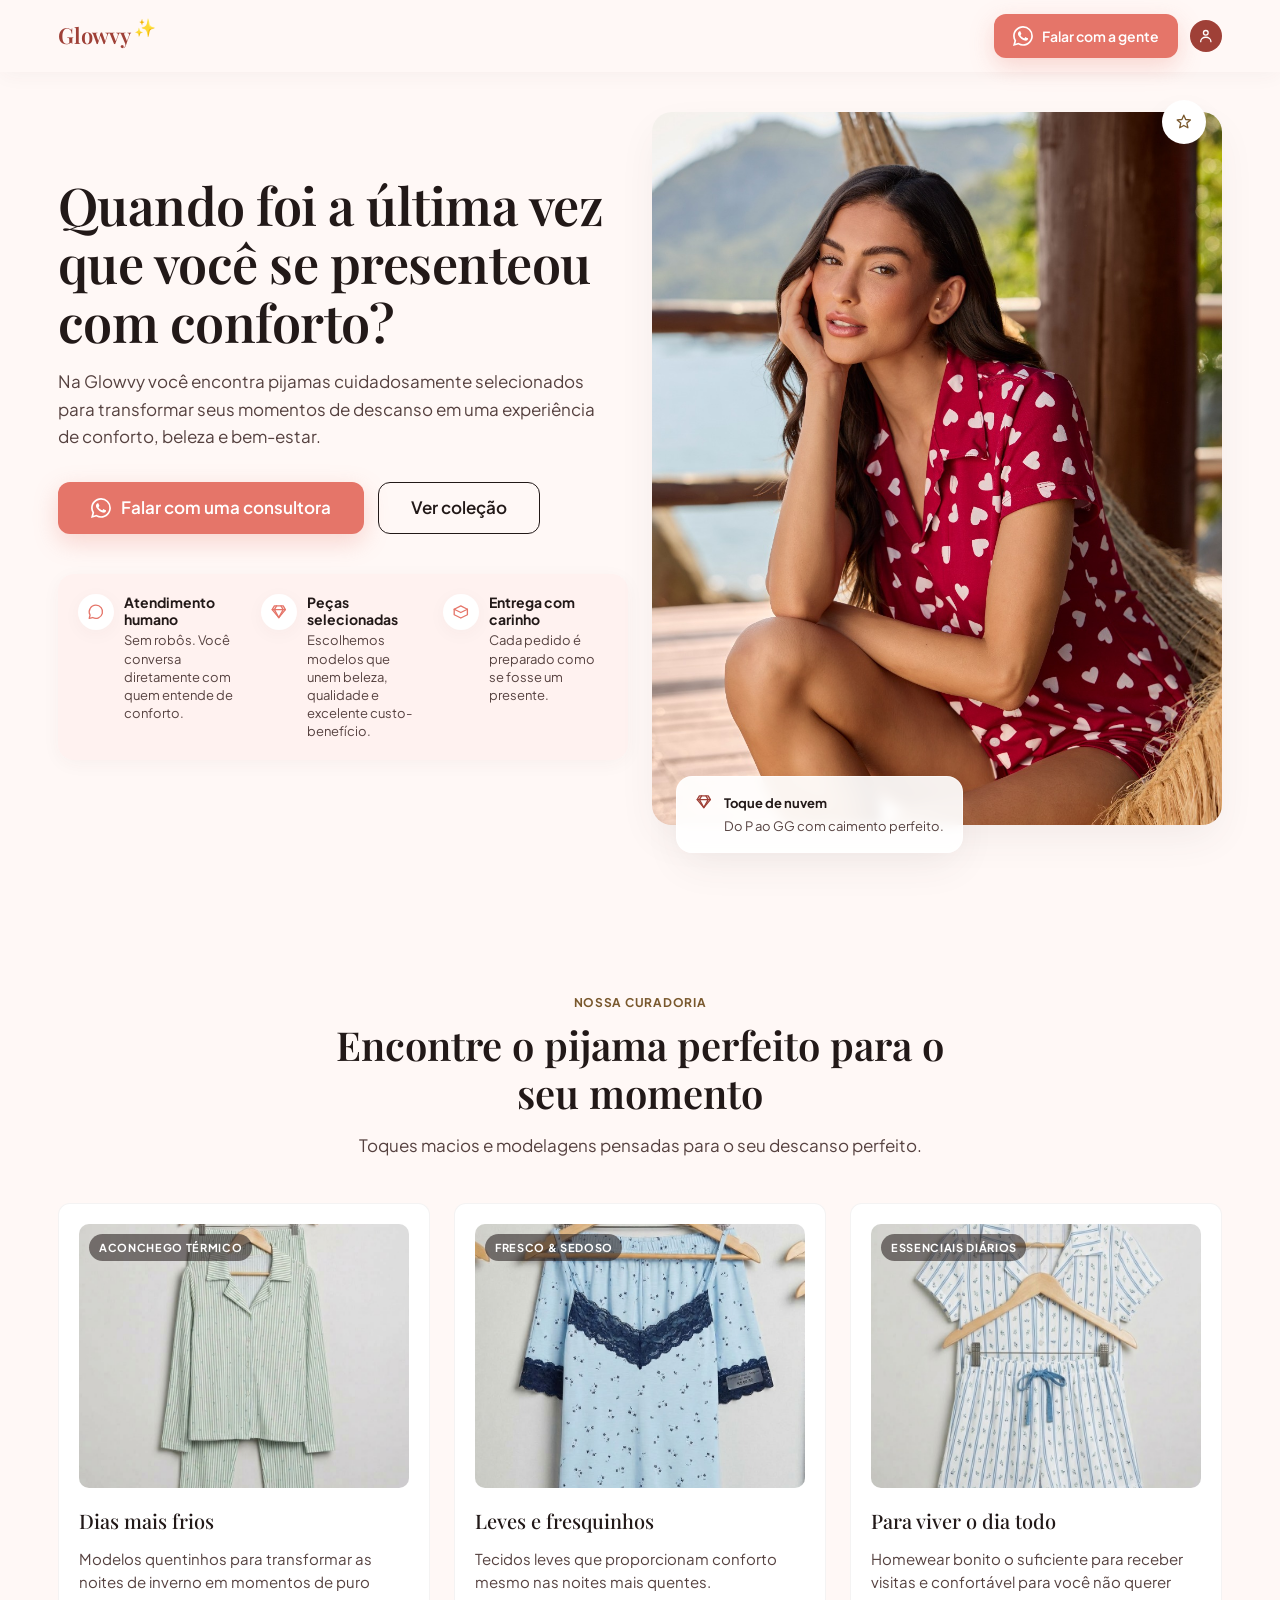
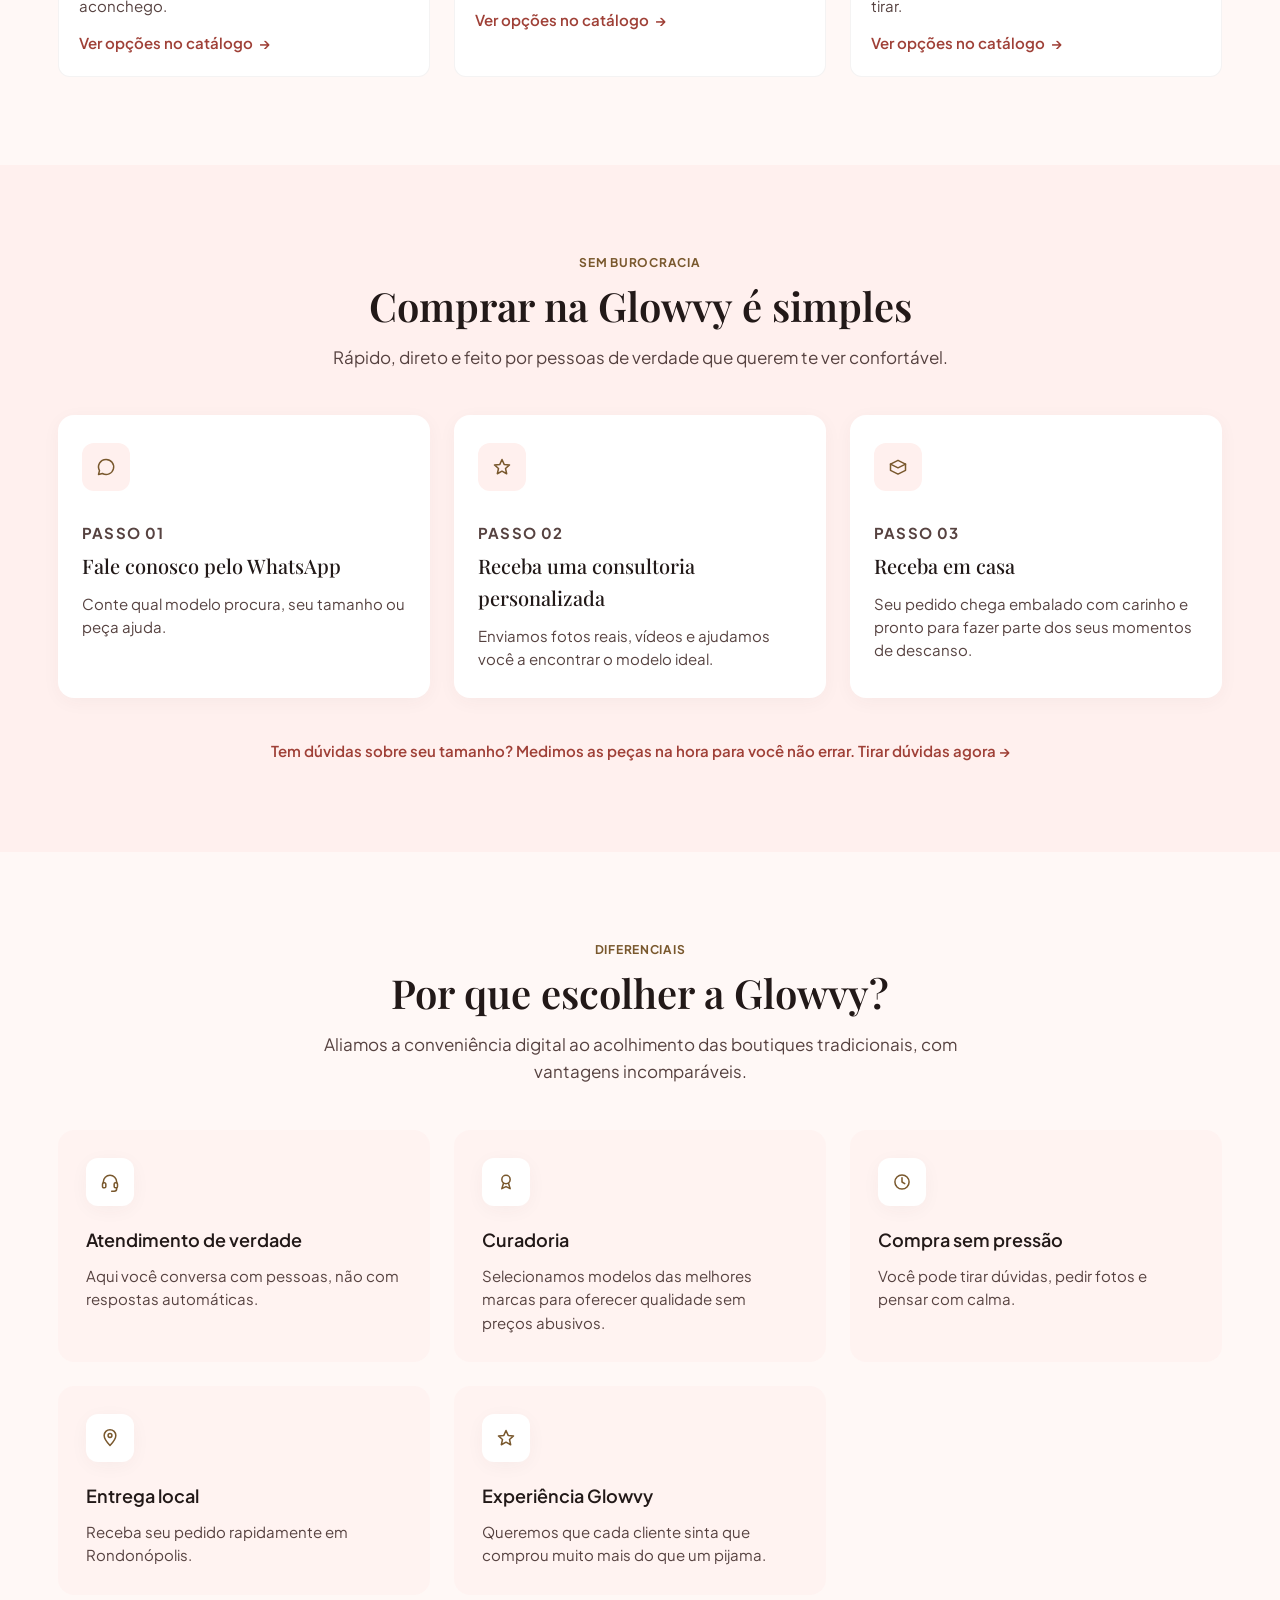
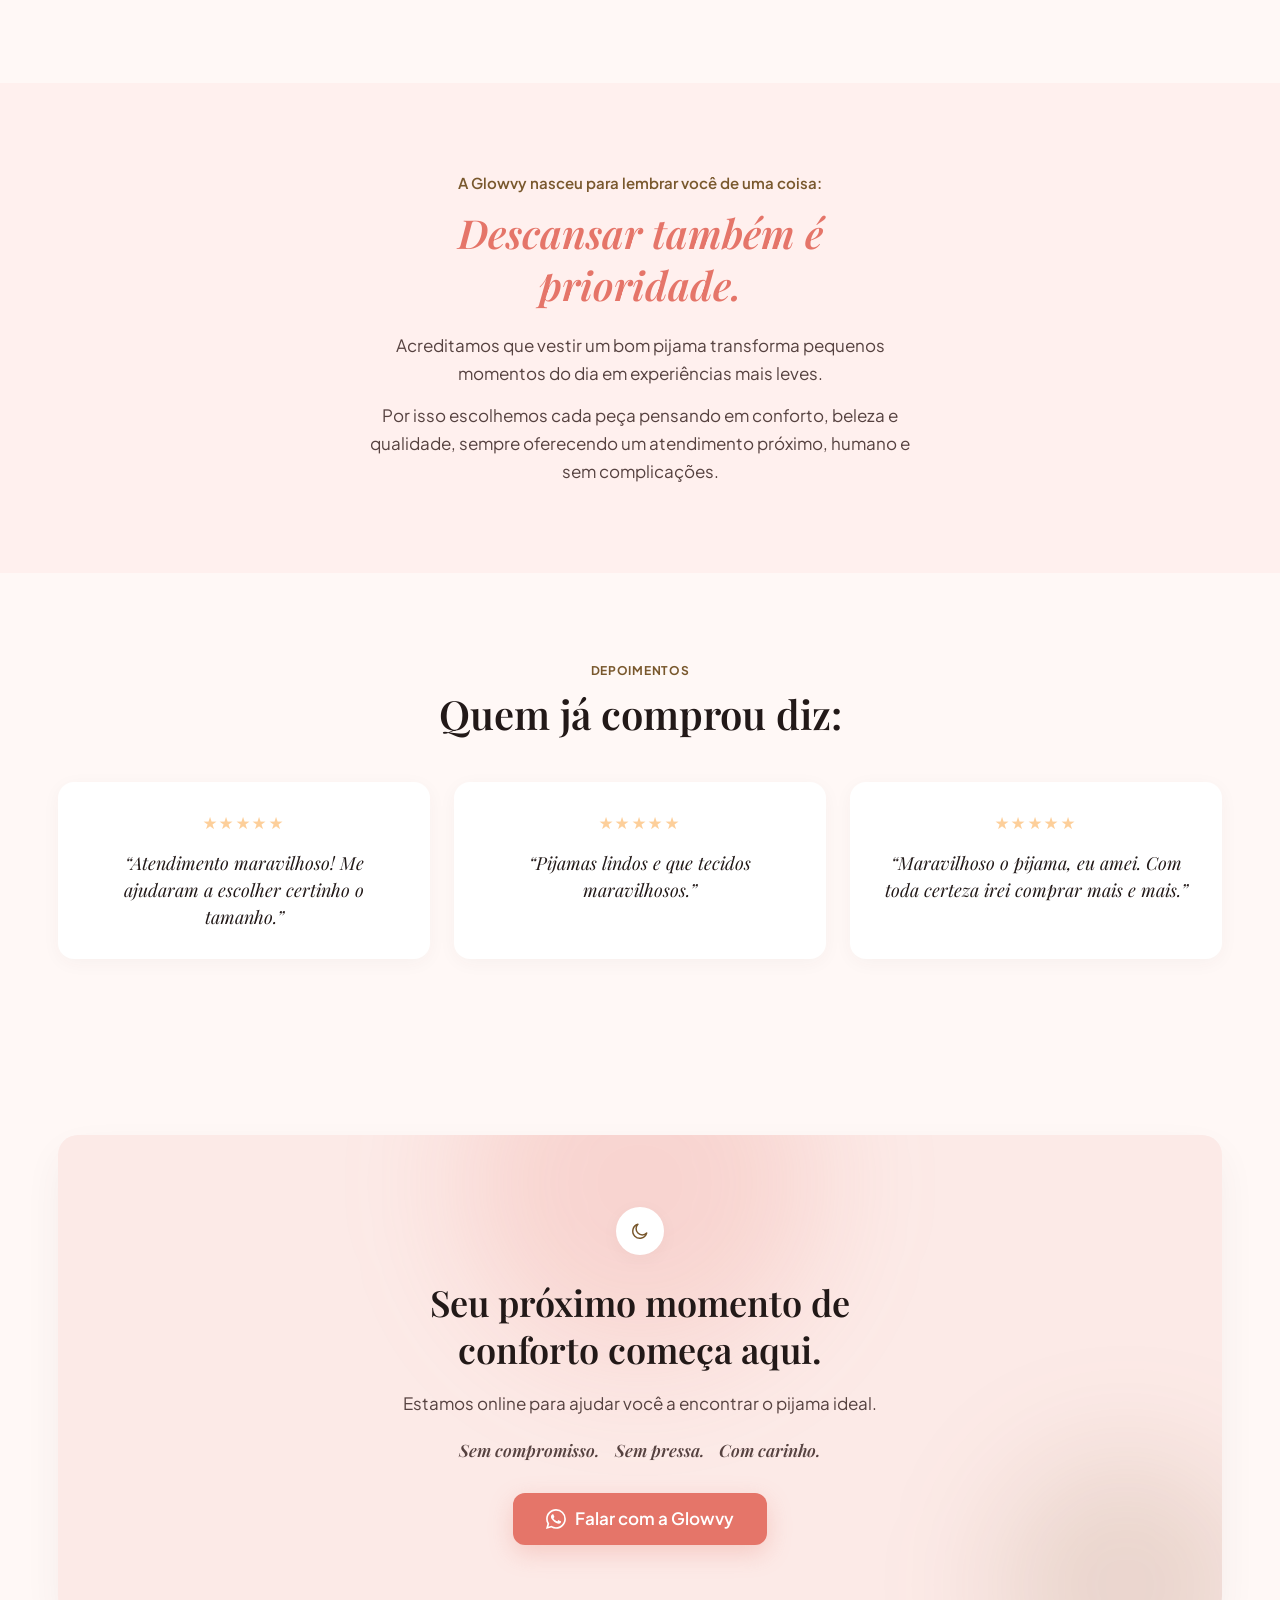
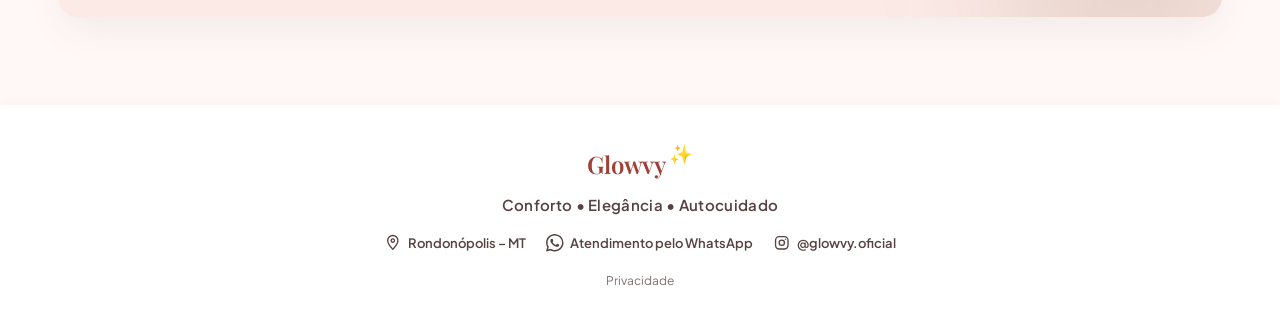
==== index.html @ 196236ff "Rename Index.html to index.html" ====
<!DOCTYPE html>
<html lang="pt-BR">
<head>
<meta charset="UTF-8">
<meta name="viewport" content="width=device-width, initial-scale=1.0">
<title>Glowvy — Pijamas que transformam seu momento de descanso</title>
<meta name="description" content="Pijamas cuidadosamente selecionados, com atendimento humano direto no WhatsApp. Conforto, beleza e bem-estar em cada peça.">
<meta name="theme-color" content="#fff8f6">
<meta name="facebook-domain-verification" content="mq9f7ckbl71jq4opf242ta48znnluz" />

<!-- Open Graph -->
<meta property="og:type" content="website">
<meta property="og:title" content="Glowvy — Pijamas que transformam seu momento de descanso">
<meta property="og:description" content="Pijamas cuidadosamente selecionados, com atendimento humano direto no WhatsApp. Conforto, beleza e bem-estar em cada peça.">

<!-- Performance: preconnect to third-party origins used on this page -->
<link rel="preconnect" href="https://fonts.googleapis.com">
<link rel="preconnect" href="https://fonts.gstatic.com" crossorigin>

<!-- Fonts: apenas os pesos usados, com swap para não bloquear a renderização -->
<link rel="stylesheet" href="https://fonts.googleapis.com/css2?family=Playfair+Display:ital,wght@0,500;0,600;1,600&family=Plus+Jakarta+Sans:wght@400;500;600;700&display=swap">

<link rel="stylesheet" href="styles.css">
</head>
<body>

<a class="skip-link" href="#conteudo">Pular para o conteúdo</a>

<header class="site-header">
  <div class="wrap header-inner">
    <a href="#topo" class="logo">Glowvy<span class="logo-star" aria-hidden="true">✨</span></a>
    <div class="header-actions">
      <a class="btn btn-primary btn-sm" data-whatsapp data-wa-text="Olá! Vim pelo site e quero saber mais sobre as peças." href="#" target="_blank" rel="noopener">
        <svg class="icon icon-whatsapp" viewBox="0 0 16 16" aria-hidden="true"><path d="M13.601 2.326A7.854 7.854 0 0 0 7.994 0C3.627 0 .068 3.558.064 7.926c0 1.399.366 2.76 1.057 3.965L0 16l4.204-1.102a7.933 7.933 0 0 0 3.79.965h.004c4.368 0 7.926-3.558 7.93-7.93A7.9 7.9 0 0 0 13.6 2.326zM7.994 14.521a6.573 6.573 0 0 1-3.356-.92l-.24-.144-2.494.654.666-2.433-.156-.251a6.56 6.56 0 0 1-1.007-3.505c0-3.626 2.957-6.584 6.591-6.584a6.56 6.56 0 0 1 4.66 1.931 6.56 6.56 0 0 1 1.928 4.66c-.004 3.639-2.961 6.592-6.592 6.592zm3.615-4.934c-.197-.099-1.17-.578-1.353-.646-.182-.065-.315-.099-.445.099-.133.197-.513.646-.627.775-.114.133-.232.148-.43.05-.197-.1-.836-.308-1.592-.985-.59-.525-.985-1.175-1.103-1.372-.114-.198-.011-.304.088-.403.087-.088.197-.232.296-.346.1-.114.133-.198.198-.33.065-.134.034-.248-.015-.347-.05-.099-.445-1.076-.612-1.47-.16-.389-.323-.335-.445-.34-.114-.007-.247-.007-.38-.007a.729.729 0 0 0-.529.247c-.182.198-.691.677-.691 1.654 0 .977.71 1.916.81 2.049.098.133 1.394 2.132 3.383 2.992.47.205.84.326 1.129.418.475.152.904.129 1.246.08.38-.058 1.171-.48 1.337-.943.164-.464.164-.86.114-.943-.049-.084-.182-.133-.38-.232z"/></svg>
        <span>Falar com a gente</span>
      </a>
      <span class="avatar" aria-hidden="true">
        <svg class="icon icon-sm" viewBox="0 0 24 24"><circle cx="12" cy="8" r="3.2"/><path d="M5 20c0-3.5 3-6 7-6s7 2.5 7 6"/></svg>
      </span>
    </div>
  </div>
</header>

<main id="conteudo">

  <!-- HERO -->
  <section class="hero" id="topo">
    <div class="wrap hero-grid">
      <div class="hero-copy">
        <h1 class="hero-title">Quando foi a última vez que você se presenteou com conforto?</h1>
        <p class="hero-sub">Na Glowvy você encontra pijamas cuidadosamente selecionados para transformar seus momentos de descanso em uma experiência de conforto, beleza e bem-estar.</p>

        <div class="hero-actions">
          <a class="btn btn-primary btn-lg" data-whatsapp data-wa-text="Olá! Quero falar com uma consultora da Glowvy." href="#" target="_blank" rel="noopener">
            <svg class="icon icon-whatsapp" viewBox="0 0 16 16" aria-hidden="true"><path d="M13.601 2.326A7.854 7.854 0 0 0 7.994 0C3.627 0 .068 3.558.064 7.926c0 1.399.366 2.76 1.057 3.965L0 16l4.204-1.102a7.933 7.933 0 0 0 3.79.965h.004c4.368 0 7.926-3.558 7.93-7.93A7.9 7.9 0 0 0 13.6 2.326zM7.994 14.521a6.573 6.573 0 0 1-3.356-.92l-.24-.144-2.494.654.666-2.433-.156-.251a6.56 6.56 0 0 1-1.007-3.505c0-3.626 2.957-6.584 6.591-6.584a6.56 6.56 0 0 1 4.66 1.931 6.56 6.56 0 0 1 1.928 4.66c-.004 3.639-2.961 6.592-6.592 6.592zm3.615-4.934c-.197-.099-1.17-.578-1.353-.646-.182-.065-.315-.099-.445.099-.133.197-.513.646-.627.775-.114.133-.232.148-.43.05-.197-.1-.836-.308-1.592-.985-.59-.525-.985-1.175-1.103-1.372-.114-.198-.011-.304.088-.403.087-.088.197-.232.296-.346.1-.114.133-.198.198-.33.065-.134.034-.248-.015-.347-.05-.099-.445-1.076-.612-1.47-.16-.389-.323-.335-.445-.34-.114-.007-.247-.007-.38-.007a.729.729 0 0 0-.529.247c-.182.198-.691.677-.691 1.654 0 .977.71 1.916.81 2.049.098.133 1.394 2.132 3.383 2.992.47.205.84.326 1.129.418.475.152.904.129 1.246.08.38-.058 1.171-.48 1.337-.943.164-.464.164-.86.114-.943-.049-.084-.182-.133-.38-.232z"/></svg>
            <span>Falar com uma consultora</span>
          </a>
          <a class="btn btn-secondary btn-lg" href="#colecoes">
            <span>Ver coleção</span>
          </a>
        </div>

        <ul class="hero-diffs">
          <li>
            <span class="hero-diff-icon">
              <svg class="icon icon-sm" viewBox="0 0 24 24" aria-hidden="true"><path d="M12 3a9 9 0 0 0-7.8 13.4L3 21l4.7-1.2A9 9 0 1 0 12 3Z"/></svg>
            </span>
            <span>
              <strong>Atendimento humano</strong>
              Sem robôs. Você conversa diretamente com quem entende de conforto.
            </span>
          </li>
          <li>
            <span class="hero-diff-icon">
              <svg class="icon icon-sm" viewBox="0 0 24 24" aria-hidden="true"><path d="M6 4h12l3 5-9 11L3 9Z"/><path d="M3 9h18M9 4l-3 5 6 11 6-11-3-5"/></svg>
            </span>
            <span>
              <strong>Peças selecionadas</strong>
              Escolhemos modelos que unem beleza, qualidade e excelente custo-benefício.
            </span>
          </li>
          <li>
            <span class="hero-diff-icon">
              <svg class="icon icon-sm" viewBox="0 0 24 24" aria-hidden="true"><path d="M3 8.5 12 4l9 4.5-9 4.5-9-4.5Z"/><path d="M3 8.5V16l9 4.5 9-4.5V8.5"/></svg>
            </span>
            <span>
              <strong>Entrega com carinho</strong>
              Cada pedido é preparado como se fosse um presente.
            </span>
          </li>
        </ul>
      </div>

      <div class="hero-media">
        <img
          src="assets/Hero.jpeg"
          alt="Mulher usando pijama Glowvy em um ambiente aconchegante e luminoso"
          width="900" height="1125"
          fetchpriority="high" decoding="async">
        <span class="hero-star" aria-hidden="true">
          <svg class="icon icon-sm" viewBox="0 0 24 24"><path d="m12 3 2.6 5.9 6.4.6-4.8 4.3 1.4 6.3L12 17l-5.6 3.1 1.4-6.3L3 9.5l6.4-.6Z"/></svg>
        </span>
        <div class="hero-badge">
          <svg class="icon icon-sm" viewBox="0 0 24 24" aria-hidden="true"><path d="M6 4h12l3 5-9 11L3 9Z"/><path d="M3 9h18M9 4l-3 5 6 11 6-11-3-5"/></svg>
          <div>
            <p class="hero-badge-title">Toque de nuvem</p>
            <p class="hero-badge-text">Do P ao GG com caimento perfeito.</p>
          </div>
        </div>
      </div>
    </div>
  </section>

  <!-- COLEÇÕES -->
  <section class="section" id="colecoes" aria-labelledby="colecoes-title">
    <div class="wrap">
      <div class="section-head">
        <p class="eyebrow">Nossa curadoria</p>
        <h2 id="colecoes-title">Encontre o pijama perfeito para o seu momento</h2>
        <p class="section-sub">Toques macios e modelagens pensadas para o seu descanso perfeito.</p>
      </div>

      <div class="card-grid">
        <article class="collection-card">
          <div class="collection-media">
            <img
              src="assets/card-1.jpeg"
              width="700" height="560" loading="lazy" decoding="async" alt="Pijama para os dias mais frios">
            <span class="tag">Aconchego térmico</span>
          </div>
          <h3>Dias mais frios</h3>
          <p>Modelos quentinhos para transformar as noites de inverno em momentos de puro aconchego.</p>
          <a class="text-link" href="https://wa.me/c/556692443890" target="_blank" rel="noopener">Ver opções no catálogo <span class="text-link-arrow" aria-hidden="true">→</span></a>
        </article>

        <article class="collection-card">
          <div class="collection-media">
            <img
              src="assets/card-2.jpeg"
              width="700" height="560" loading="lazy" decoding="async" alt="Pijama leve e fresquinho">
            <span class="tag">Fresco &amp; sedoso</span>
          </div>
          <h3>Leves e fresquinhos</h3>
          <p>Tecidos leves que proporcionam conforto mesmo nas noites mais quentes.</p>
          <a class="text-link" href="https://wa.me/c/556692443890" target="_blank" rel="noopener">Ver opções no catálogo <span class="text-link-arrow" aria-hidden="true">→</span></a>
        </article>

        <article class="collection-card">
          <div class="collection-media">
            <img
              src="assets/card-3.jpeg"
              width="700" height="560" loading="lazy" decoding="async" alt="Homewear Glowvy para o dia a dia">
            <span class="tag">Essenciais diários</span>
          </div>
          <h3>Para viver o dia todo</h3>
          <p>Homewear bonito o suficiente para receber visitas e confortável para você não querer tirar.</p>
          <a class="text-link" href="https://wa.me/c/556692443890" target="_blank" rel="noopener">Ver opções no catálogo <span class="text-link-arrow" aria-hidden="true">→</span></a>
        </article>
      </div>
    </div>
  </section>

  <!-- COMO FUNCIONA -->
  <section class="section section-tinted" aria-labelledby="como-funciona-title">
    <div class="wrap">
      <div class="section-head">
        <p class="eyebrow">Sem burocracia</p>
        <h2 id="como-funciona-title">Comprar na Glowvy é simples</h2>
        <p class="section-sub">Rápido, direto e feito por pessoas de verdade que querem te ver confortável.</p>
      </div>

      <ol class="steps-grid">
        <li class="step-card">
          <span class="step-icon">
            <svg class="icon" viewBox="0 0 24 24" aria-hidden="true"><path d="M12 3a9 9 0 0 0-7.8 13.4L3 21l4.7-1.2A9 9 0 1 0 12 3Z"/></svg>
          </span>
          <p class="step-label">Passo 01</p>
          <h3>Fale conosco pelo WhatsApp</h3>
          <p>Conte qual modelo procura, seu tamanho ou peça ajuda.</p>
        </li>
        <li class="step-card">
          <span class="step-icon">
            <svg class="icon" viewBox="0 0 24 24" aria-hidden="true"><path d="m12 3 2.6 5.9 6.4.6-4.8 4.3 1.4 6.3L12 17l-5.6 3.1 1.4-6.3L3 9.5l6.4-.6Z"/></svg>
          </span>
          <p class="step-label">Passo 02</p>
          <h3>Receba uma consultoria personalizada</h3>
          <p>Enviamos fotos reais, vídeos e ajudamos você a encontrar o modelo ideal.</p>
        </li>
        <li class="step-card">
          <span class="step-icon">
            <svg class="icon" viewBox="0 0 24 24" aria-hidden="true"><path d="M3 8.5 12 4l9 4.5-9 4.5-9-4.5Z"/><path d="M3 8.5V16l9 4.5 9-4.5V8.5"/></svg>
          </span>
          <p class="step-label">Passo 03</p>
          <h3>Receba em casa</h3>
          <p>Seu pedido chega embalado com carinho e pronto para fazer parte dos seus momentos de descanso.</p>
        </li>
      </ol>

      <p class="section-link">
        <a data-whatsapp data-wa-text="Tenho dúvidas sobre o meu tamanho, podem me ajudar?" href="#" target="_blank" rel="noopener">Tem dúvidas sobre seu tamanho? Medimos as peças na hora para você não errar. Tirar dúvidas agora <span aria-hidden="true">→</span></a>
      </p>
    </div>
  </section>

  <!-- DIFERENCIAIS -->
  <section class="section" aria-labelledby="diferenciais-title">
    <div class="wrap">
      <div class="section-head">
        <p class="eyebrow">Diferenciais</p>
        <h2 id="diferenciais-title">Por que escolher a Glowvy?</h2>
        <p class="section-sub">Aliamos a conveniência digital ao acolhimento das boutiques tradicionais, com vantagens incomparáveis.</p>
      </div>

      <div class="feature-grid">
        <div class="feature-card">
          <span class="feature-icon">
            <svg class="icon" viewBox="0 0 24 24" aria-hidden="true"><path d="M4 13v-1a8 8 0 0 1 16 0v1"/><rect x="3" y="13" width="4" height="6" rx="1.5"/><rect x="17" y="13" width="4" height="6" rx="1.5"/><path d="M20 19v1a3 3 0 0 1-3 3h-3"/></svg>
          </span>
          <h3>Atendimento de verdade</h3>
          <p>Aqui você conversa com pessoas, não com respostas automáticas.</p>
        </div>
        <div class="feature-card">
          <span class="feature-icon">
            <svg class="icon" viewBox="0 0 24 24" aria-hidden="true"><circle cx="12" cy="9" r="5"/><path d="m9 13.5-2 6.5 5-2.5 5 2.5-2-6.5"/></svg>
          </span>
          <h3>Curadoria</h3>
          <p>Selecionamos modelos das melhores marcas para oferecer qualidade sem preços abusivos.</p>
        </div>
        <div class="feature-card">
          <span class="feature-icon">
            <svg class="icon" viewBox="0 0 24 24" aria-hidden="true"><circle cx="12" cy="12" r="8.5"/><path d="M12 7v5l3.3 2"/></svg>
          </span>
          <h3>Compra sem pressão</h3>
          <p>Você pode tirar dúvidas, pedir fotos e pensar com calma.</p>
        </div>
        <div class="feature-card">
          <span class="feature-icon">
            <svg class="icon" viewBox="0 0 24 24" aria-hidden="true"><path d="M12 21s7-7.4 7-12a7 7 0 1 0-14 0c0 4.6 7 12 7 12Z"/><circle cx="12" cy="9" r="2.3"/></svg>
          </span>
          <h3>Entrega local</h3>
          <p>Receba seu pedido rapidamente em Rondonópolis.</p>
        </div>
        <div class="feature-card">
          <span class="feature-icon">
            <svg class="icon" viewBox="0 0 24 24" aria-hidden="true"><path d="m12 3 2.6 5.9 6.4.6-4.8 4.3 1.4 6.3L12 17l-5.6 3.1 1.4-6.3L3 9.5l6.4-.6Z"/></svg>
          </span>
          <h3>Experiência Glowvy</h3>
          <p>Queremos que cada cliente sinta que comprou muito mais do que um pijama.</p>
        </div>
      </div>
    </div>
  </section>

  <!-- SOBRE A GLOWVY -->
  <section class="section section-tinted about" aria-labelledby="sobre-title">
    <div class="wrap about-wrap">
      <p class="about-lead">A Glowvy nasceu para lembrar você de uma coisa:</p>
      <h2 id="sobre-title" class="about-statement">Descansar também é prioridade.</h2>
      <p class="about-text">Acreditamos que vestir um bom pijama transforma pequenos momentos do dia em experiências mais leves.</p>
      <p class="about-text">Por isso escolhemos cada peça pensando em conforto, beleza e qualidade, sempre oferecendo um atendimento próximo, humano e sem complicações.</p>
    </div>
  </section>

  <!-- DEPOIMENTOS -->
  <section class="section" aria-labelledby="depoimentos-title">
    <div class="wrap">
      <div class="section-head">
        <p class="eyebrow">Depoimentos</p>
        <h2 id="depoimentos-title">Quem já comprou diz:</h2>
      </div>

      <div class="testimonial-grid">
        <blockquote class="testimonial-card">
          <div class="stars" aria-hidden="true">★★★★★</div>
          <p>“Atendimento maravilhoso! Me ajudaram a escolher certinho o tamanho.”</p>
        </blockquote>
        <blockquote class="testimonial-card">
          <div class="stars" aria-hidden="true">★★★★★</div>
          <p>“Pijamas lindos e que tecidos maravilhosos.”</p>
        </blockquote>
        <blockquote class="testimonial-card">
          <div class="stars" aria-hidden="true">★★★★★</div>
          <p>“Maravilhoso o pijama, eu amei. Com toda certeza irei comprar mais e mais.”</p>
        </blockquote>
      </div>
    </div>
  </section>

  <!-- CTA FINAL -->
  <section class="section">
    <div class="wrap">
      <div class="final-cta">
        <span class="final-cta-icon">
          <svg class="icon" viewBox="0 0 24 24" aria-hidden="true"><path d="M20 14.5A8.5 8.5 0 1 1 9.5 4a6.5 6.5 0 0 0 10.5 10.5Z"/></svg>
        </span>
        <h2>Seu próximo momento de conforto começa aqui.</h2>
        <p>Estamos online para ajudar você a encontrar o pijama ideal.</p>
        <p class="final-cta-triplet">
          <span>Sem compromisso.</span>
          <span>Sem pressa.</span>
          <span>Com carinho.</span>
        </p>
        <a class="btn btn-primary btn-lg" data-whatsapp data-wa-text="Olá! Quero falar com a Glowvy." href="#" target="_blank" rel="noopener">
          <svg class="icon icon-whatsapp" viewBox="0 0 16 16" aria-hidden="true"><path d="M13.601 2.326A7.854 7.854 0 0 0 7.994 0C3.627 0 .068 3.558.064 7.926c0 1.399.366 2.76 1.057 3.965L0 16l4.204-1.102a7.933 7.933 0 0 0 3.79.965h.004c4.368 0 7.926-3.558 7.93-7.93A7.9 7.9 0 0 0 13.6 2.326zM7.994 14.521a6.573 6.573 0 0 1-3.356-.92l-.24-.144-2.494.654.666-2.433-.156-.251a6.56 6.56 0 0 1-1.007-3.505c0-3.626 2.957-6.584 6.591-6.584a6.56 6.56 0 0 1 4.66 1.931 6.56 6.56 0 0 1 1.928 4.66c-.004 3.639-2.961 6.592-6.592 6.592zm3.615-4.934c-.197-.099-1.17-.578-1.353-.646-.182-.065-.315-.099-.445.099-.133.197-.513.646-.627.775-.114.133-.232.148-.43.05-.197-.1-.836-.308-1.592-.985-.59-.525-.985-1.175-1.103-1.372-.114-.198-.011-.304.088-.403.087-.088.197-.232.296-.346.1-.114.133-.198.198-.33.065-.134.034-.248-.015-.347-.05-.099-.445-1.076-.612-1.47-.16-.389-.323-.335-.445-.34-.114-.007-.247-.007-.38-.007a.729.729 0 0 0-.529.247c-.182.198-.691.677-.691 1.654 0 .977.71 1.916.81 2.049.098.133 1.394 2.132 3.383 2.992.47.205.84.326 1.129.418.475.152.904.129 1.246.08.38-.058 1.171-.48 1.337-.943.164-.464.164-.86.114-.943-.049-.084-.182-.133-.38-.232z"/></svg>
          <span>Falar com a Glowvy</span>
        </a>
      </div>
    </div>
  </section>

</main>

<footer class="site-footer">
  <div class="wrap footer-inner">
    <p class="logo logo-footer">Glowvy<span class="logo-star" aria-hidden="true">✨</span></p>
    <p class="footer-text">Conforto <span aria-hidden="true">•</span> Elegância <span aria-hidden="true">•</span> Autocuidado</p>
    <ul class="footer-meta">
      <li>
        <svg class="icon icon-sm" viewBox="0 0 24 24" aria-hidden="true"><path d="M12 21s7-7.4 7-12a7 7 0 1 0-14 0c0 4.6 7 12 7 12Z"/><circle cx="12" cy="9" r="2.3"/></svg>
        <span>Rondonópolis – MT</span>
      </li>
      <li>
        <a data-whatsapp data-wa-text="Olá! Vim pelo site da Glowvy." href="#" target="_blank" rel="noopener">
          <svg class="icon icon-sm icon-whatsapp" viewBox="0 0 16 16" aria-hidden="true"><path d="M13.601 2.326A7.854 7.854 0 0 0 7.994 0C3.627 0 .068 3.558.064 7.926c0 1.399.366 2.76 1.057 3.965L0 16l4.204-1.102a7.933 7.933 0 0 0 3.79.965h.004c4.368 0 7.926-3.558 7.93-7.93A7.9 7.9 0 0 0 13.6 2.326zM7.994 14.521a6.573 6.573 0 0 1-3.356-.92l-.24-.144-2.494.654.666-2.433-.156-.251a6.56 6.56 0 0 1-1.007-3.505c0-3.626 2.957-6.584 6.591-6.584a6.56 6.56 0 0 1 4.66 1.931 6.56 6.56 0 0 1 1.928 4.66c-.004 3.639-2.961 6.592-6.592 6.592zm3.615-4.934c-.197-.099-1.17-.578-1.353-.646-.182-.065-.315-.099-.445.099-.133.197-.513.646-.627.775-.114.133-.232.148-.43.05-.197-.1-.836-.308-1.592-.985-.59-.525-.985-1.175-1.103-1.372-.114-.198-.011-.304.088-.403.087-.088.197-.232.296-.346.1-.114.133-.198.198-.33.065-.134.034-.248-.015-.347-.05-.099-.445-1.076-.612-1.47-.16-.389-.323-.335-.445-.34-.114-.007-.247-.007-.38-.007a.729.729 0 0 0-.529.247c-.182.198-.691.677-.691 1.654 0 .977.71 1.916.81 2.049.098.133 1.394 2.132 3.383 2.992.47.205.84.326 1.129.418.475.152.904.129 1.246.08.38-.058 1.171-.48 1.337-.943.164-.464.164-.86.114-.943-.049-.084-.182-.133-.38-.232z"/></svg>
          <span>Atendimento pelo WhatsApp</span>
        </a>
      </li>
      <li>
        <a href="https://instagram.com/glowvy.oficial" target="_blank" rel="noopener">
          <svg class="icon icon-sm" viewBox="0 0 24 24" aria-hidden="true"><rect x="3.5" y="3.5" width="17" height="17" rx="5"/><circle cx="12" cy="12" r="3.6"/><circle cx="17" cy="7" r="1" fill="currentColor" stroke="none"/></svg>
          <span>@glowvy.oficial</span>
        </a>
      </li>
    </ul>
    <p class="footer-fineprint"><a href="privacidade.html">Privacidade</a></p>
  </div>
</footer>

<script src="script.js" defer></script>
</body>
</html>
---- styles.css ----
/* ==========================================================================
   Glowvy — Landing Page
   Tokens transcritos de DESIGN.md (cores, tipografia, espaçamento, raios)
   ========================================================================== */

:root {
  /* Cores */
  --surface: #fff8f6;
  --surface-dim: #e7d6d3;
  --surface-container-lowest: #ffffff;
  --surface-container-low: #fff0ee;
  --surface-container: #fceae7;
  --surface-container-high: #f6e4e1;
  --on-surface: #221918;
  --on-surface-variant: #564240;
  --outline-variant: #dcc0bd;
  --primary: #9f4037;
  --primary-container: #e57569;
  --primary-container-hover: #dc6659;
  --on-primary: #ffffff;
  --on-primary-container: #5e100d;
  --secondary: #79582d;
  --secondary-container: #fdcf9a;

  /* Tipografia */
  --font-display: "Playfair Display", Georgia, serif;
  --font-body: "Plus Jakarta Sans", -apple-system, BlinkMacSystemFont, sans-serif;

  /* Espaçamento */
  --gutter: 1.5rem;
  --gutter-mobile: 1rem;
  --margin: 3rem;
  --margin-mobile: 1.25rem;
  --space-xs: 0.25rem;
  --space-sm: 0.5rem;
  --space-md: 1rem;
  --space-lg: 1.5rem;
  --space-xl: 2.5rem;

  /* Raios */
  --radius-sm: 0.5rem;
  --radius: 0.625rem;
  --radius-md: 0.75rem;
  --radius-lg: 1rem;
  --radius-xl: 1.25rem;
  --radius-full: 9999px;

  /* Sombras (difusão quente, ver DESIGN.md § Elevação) */
  --shadow-resting: 0 4px 20px -2px rgba(74, 63, 61, 0.05);
  --shadow-hover: 0 12px 32px -4px rgba(74, 63, 61, 0.08);
  --shadow-cta: 0 8px 24px rgba(229, 117, 105, 0.28);
  --shadow-panel: 0 16px 40px -6px rgba(74, 63, 61, 0.08);
}

/* ---------- Reset básico ---------- */
*, *::before, *::after { box-sizing: border-box; }
html { -webkit-text-size-adjust: 100%; scroll-behavior: smooth; }
body {
  margin: 0;
  background: var(--surface);
  color: var(--on-surface);
  font-family: var(--font-body);
  font-size: 1rem;
  line-height: 1.6;
  -webkit-font-smoothing: antialiased;
  overflow-x: hidden; /* previne scroll horizontal em telas muito estreitas */
}
img { max-width: 100%; display: block; height: auto; }
a { color: inherit; text-decoration: none; }
ul, ol { list-style: none; margin: 0; padding: 0; }
h1, h2, h3, p { margin: 0; }
button { font: inherit; }

@media (prefers-reduced-motion: reduce) {
  html { scroll-behavior: auto; }
  * { animation-duration: 0.01ms !important; transition-duration: 0.01ms !important; }
}

.skip-link {
  position: absolute;
  left: -999px;
  top: 0;
  background: var(--primary);
  color: #fff;
  padding: 0.75rem 1.25rem;
  border-radius: 0 0 var(--radius) 0;
  z-index: 100;
}
.skip-link:focus { left: 0; }

:focus-visible {
  outline: 2px solid var(--primary);
  outline-offset: 2px;
}

.icon {
  width: 1.25rem;
  height: 1.25rem;
  fill: none;
  stroke: currentColor;
  stroke-width: 1.8;
  stroke-linecap: round;
  stroke-linejoin: round;
  flex-shrink: 0;
}
.icon-sm { width: 1.1rem; height: 1.1rem; }

/* Logotipo oficial do WhatsApp: é um único <path> preenchido, então só
   precisa sobrescrever o fill/stroke padrão de .icon (que é stroke-based). */
.icon-whatsapp { fill: currentColor; stroke: none; }

.wrap {
  width: 100%;
  max-width: 78.75rem; /* 1320px */
  margin-inline: auto;
  padding-inline: var(--margin-mobile);
}
@media (min-width: 64rem) {
  .wrap { padding-inline: var(--margin); }
}

/* ---------- Header ---------- */
.site-header {
  position: sticky;
  top: 0;
  z-index: 50;
  background: rgba(255, 248, 246, 0.92);
  backdrop-filter: blur(8px);
  -webkit-backdrop-filter: blur(8px);
  box-shadow: var(--shadow-resting);
}
.header-inner {
  height: 4.5rem;
  display: flex;
  align-items: center;
  justify-content: space-between;
  gap: 0.75rem;
}
.logo {
  display: inline-flex;
  align-items: center;
  gap: 0.2rem;
  font-family: var(--font-display);
  font-size: 1.375rem;
  font-weight: 600;
  color: var(--primary);
  letter-spacing: -0.01em;
  flex-shrink: 0;
}
.logo-star {
  font-size: 0.8em;
  line-height: 1;
  transform: translateY(-0.5em);
}
.header-actions {
  display: flex;
  align-items: center;
  gap: 0.75rem;
  min-width: 0;
}
.avatar {
  display: none;
  align-items: center;
  justify-content: center;
  width: 2rem;
  height: 2rem;
  flex-shrink: 0;
  border-radius: var(--radius-full);
  background: var(--primary);
  color: #fff;
}
@media (min-width: 36rem) {
  .avatar { display: inline-flex; }
}

/* ---------- Botões e links ---------- */
.btn {
  display: inline-flex;
  align-items: center;
  justify-content: center;
  gap: 0.6rem;
  font-family: var(--font-body);
  font-weight: 600;
  border-radius: var(--radius-md);
  border: 1.5px solid transparent;
  cursor: pointer;
  text-align: center;
  transition: background-color 0.2s ease, box-shadow 0.2s ease, transform 0.2s ease, color 0.2s ease;
}
.btn-primary {
  background: var(--primary-container);
  color: var(--on-primary);
  box-shadow: var(--shadow-cta);
}
.btn-primary:hover {
  background: var(--primary-container-hover);
  transform: translateY(-1px);
}
.btn-secondary {
  background: transparent;
  color: var(--on-surface);
  border-color: var(--on-surface);
}
.btn-secondary:hover {
  background: var(--on-surface);
  color: var(--surface);
}
.btn-sm {
  height: 2.75rem;
  padding-inline: 1.1rem;
  font-size: 0.875rem;
  white-space: nowrap;
}
.btn-lg {
  min-height: 3.25rem;
  padding-block: 0.65rem;
  padding-inline: 2rem;
  font-size: 1.0625rem;
  width: 100%;
}
@media (min-width: 40rem) {
  .btn-lg { width: auto; }
}

.text-link {
  display: inline-flex;
  align-items: center;
  gap: 0.35rem;
  margin-top: 0.9rem;
  font-weight: 600;
  font-size: 0.9375rem;
  color: var(--primary);
}
.text-link-arrow {
  display: inline-block;
  transition: transform 0.2s ease;
}
.text-link:hover .text-link-arrow { transform: translateX(0.25rem); }

.eyebrow {
  font-size: 0.75rem;
  font-weight: 700;
  color: var(--secondary);
  letter-spacing: 0.06em;
  text-transform: uppercase;
}

/* ---------- Hero ---------- */
.hero { padding-block: var(--space-md) 3.5rem; }
.hero-grid {
  display: grid;
  gap: 2.5rem;
}
@media (min-width: 64rem) {
  .hero { padding-block: var(--space-xl) 5rem; }
  .hero-grid {
    grid-template-columns: 1fr 1fr;
    align-items: center;
    gap: var(--gutter);
  }
}

.hero-title {
  font-family: var(--font-display);
  font-weight: 600;
  font-size: 2.1rem;
  line-height: 1.2;
  letter-spacing: -0.01em;
}
@media (min-width: 64rem) {
  .hero-title { font-size: 3.25rem; line-height: 1.12; }
}

.hero-sub {
  margin-top: 1.1rem;
  font-size: 1.0625rem;
  line-height: 1.6;
  color: var(--on-surface-variant);
  max-width: 34rem;
}

.hero-actions {
  margin-top: 2rem;
  display: flex;
  flex-wrap: wrap;
  gap: 0.9rem;
}

.hero-diffs {
  margin-top: 2.5rem;
  display: grid;
  grid-template-columns: 1fr;
  gap: 1.1rem;
  padding: 1.25rem;
  background: rgba(255, 240, 238, 0.7);
  border-radius: var(--radius-lg);
  box-shadow: var(--shadow-resting);
}
@media (min-width: 30rem) {
  .hero-diffs { grid-template-columns: repeat(3, 1fr); }
}
.hero-diffs li {
  display: flex;
  align-items: flex-start;
  gap: 0.65rem;
  color: var(--secondary);
}
.hero-diffs li > span:last-child {
  display: flex;
  flex-direction: column;
  gap: 0.15rem;
  font-size: 0.8125rem;
  color: var(--on-surface-variant);
  line-height: 1.4;
}
.hero-diffs strong {
  font-size: 0.875rem;
  font-weight: 700;
  color: var(--on-surface);
  line-height: 1.25;
}
.hero-diff-icon {
  flex-shrink: 0;
  display: inline-flex;
  align-items: center;
  justify-content: center;
  width: 2.25rem;
  height: 2.25rem;
  border-radius: var(--radius-full);
  background: var(--surface-container-lowest);
  color: var(--primary-container);
  box-shadow: var(--shadow-resting);
}

.hero-media { position: relative; }
.hero-media img {
  display: block;
  width: 100%;
  height: 100%;
  object-fit: cover;
  border-radius: var(--radius-xl);
  overflow: hidden;
  box-shadow: var(--shadow-panel);
  aspect-ratio: 4 / 5;
}
.hero-star {
  position: absolute;
  top: -0.75rem;
  right: 1rem;
  width: 2.75rem;
  height: 2.75rem;
  display: flex;
  align-items: center;
  justify-content: center;
  border-radius: var(--radius-full);
  background: var(--surface-container-lowest);
  color: var(--secondary);
  box-shadow: var(--shadow-hover);
}

.hero-badge {
  position: absolute;
  left: 1rem;
  right: 1rem;
  bottom: -1.5rem;
  display: flex;
  gap: 0.75rem;
  align-items: flex-start;
  background: rgba(255, 255, 255, 0.92);
  backdrop-filter: blur(6px);
  border: 1px solid rgba(255, 255, 255, 0.6);
  border-radius: var(--radius-lg);
  padding: 1rem 1.1rem;
  box-shadow: var(--shadow-panel);
  color: var(--primary);
}
@media (min-width: 30rem) {
  .hero-badge { left: 1.5rem; right: auto; max-width: 21rem; bottom: -1.75rem; }
}
.hero-badge-title {
  font-size: 0.8125rem;
  font-weight: 700;
  color: var(--on-surface);
}
.hero-badge-text {
  margin-top: 0.2rem;
  font-size: 0.8125rem;
  line-height: 1.4;
  color: var(--on-surface-variant);
}

/* ---------- Seções ---------- */
.section { padding-block: 4rem; }
@media (min-width: 64rem) { .section { padding-block: 5.5rem; } }
.section-tinted { background: var(--surface-container-low); }

.section-head {
  max-width: 40rem;
  margin-inline: auto;
  text-align: center;
  margin-bottom: 2.75rem;
}
.section-head h2 {
  margin-top: 0.6rem;
  font-family: var(--font-display);
  font-weight: 600;
  font-size: 1.75rem;
  line-height: 1.25;
}
@media (min-width: 64rem) {
  .section-head h2 { font-size: 2.5rem; line-height: 1.2; }
}
.section-sub {
  margin-top: 0.9rem;
  color: var(--on-surface-variant);
  font-size: 1.0625rem;
  line-height: 1.6;
}
.section-link { text-align: center; margin-top: 2.5rem; }
.section-link a {
  color: var(--primary);
  font-weight: 600;
  font-size: 0.9375rem;
}

/* ---------- Cards de coleção ---------- */
.card-grid {
  display: grid;
  gap: var(--gutter);
  grid-template-columns: 1fr;
}
@media (min-width: 48rem) {
  .card-grid { grid-template-columns: repeat(3, 1fr); }
}

.collection-card {
  background: var(--surface-container-lowest);
  border: 1px solid rgba(74, 63, 61, 0.06);
  border-radius: var(--radius-md);
  padding: 1.25rem;
  transition: box-shadow 0.2s ease, transform 0.2s ease;
}
.collection-card:hover { box-shadow: var(--shadow-hover); transform: translateY(-2px); }
.collection-media {
  position: relative;
  border-radius: var(--radius);
  overflow: hidden;
  aspect-ratio: 4 / 3.2;
  margin-bottom: 1.1rem;
}
.collection-media img { width: 100%; height: 100%; object-fit: cover; }
.tag {
  position: absolute;
  left: 0.65rem;
  top: 0.65rem;
  background: rgba(34, 25, 24, 0.55);
  color: #fff;
  font-size: 0.6875rem;
  font-weight: 700;
  letter-spacing: 0.06em;
  text-transform: uppercase;
  padding: 0.3rem 0.6rem;
  border-radius: var(--radius-full);
}
.collection-card h3 {
  font-family: var(--font-display);
  font-weight: 500;
  font-size: 1.25rem;
}
.collection-card p {
  margin-top: 0.6rem;
  color: var(--on-surface-variant);
  font-size: 0.9375rem;
  line-height: 1.55;
}

/* ---------- Passos ---------- */
.steps-grid {
  display: grid;
  gap: var(--gutter);
  grid-template-columns: 1fr;
}
@media (min-width: 48rem) {
  .steps-grid { grid-template-columns: repeat(3, 1fr); }
}
.step-card {
  background: var(--surface-container-lowest);
  border-radius: var(--radius-lg);
  padding: 1.75rem 1.5rem;
  box-shadow: var(--shadow-resting);
}
.step-icon {
  display: inline-flex;
  align-items: center;
  justify-content: center;
  width: 3rem;
  height: 3rem;
  border-radius: var(--radius-md);
  background: var(--surface-container-low);
  color: var(--secondary);
  margin-bottom: 1.25rem;
}
.step-label {
  font-size: 0.6875rem;
  font-weight: 700;
  letter-spacing: 0.08em;
  text-transform: uppercase;
  color: var(--primary-container);
}
.step-card h3 {
  margin-top: 0.4rem;
  font-family: var(--font-display);
  font-weight: 500;
  font-size: 1.25rem;
}
.step-card p {
  margin-top: 0.6rem;
  color: var(--on-surface-variant);
  font-size: 0.9375rem;
  line-height: 1.55;
}

/* ---------- Diferenciais ---------- */
.feature-grid {
  display: grid;
  gap: var(--gutter);
  grid-template-columns: 1fr;
}
@media (min-width: 36rem) {
  .feature-grid { grid-template-columns: repeat(2, 1fr); }
}
@media (min-width: 64rem) {
  .feature-grid { grid-template-columns: repeat(3, 1fr); }
}
.feature-card {
  padding: 1.75rem;
  border-radius: var(--radius-lg);
  background: rgba(255, 240, 238, 0.6);
  transition: background-color 0.2s ease;
}
.feature-card:hover { background: var(--surface-container-low); }
.feature-icon {
  display: inline-flex;
  align-items: center;
  justify-content: center;
  width: 3rem;
  height: 3rem;
  border-radius: var(--radius-md);
  background: var(--surface-container-lowest);
  color: var(--secondary);
  box-shadow: var(--shadow-resting);
  margin-bottom: 1.25rem;
}
.feature-card h3 {
  font-family: var(--font-body);
  font-weight: 600;
  font-size: 1.125rem;
}
.feature-card p {
  margin-top: 0.6rem;
  color: var(--on-surface-variant);
  font-size: 0.9375rem;
  line-height: 1.55;
}

/* ---------- Sobre a Glowvy ---------- */
.about-wrap {
  max-width: 42rem;
  text-align: center;
}
.about-lead {
  color: var(--secondary);
  font-weight: 600;
  font-size: 0.9375rem;
}
.about-statement {
  margin-top: 0.75rem;
  font-family: var(--font-display);
  font-style: italic;
  font-weight: 600;
  color: var(--primary-container);
  font-size: 1.85rem;
  line-height: 1.3;
}
@media (min-width: 48rem) {
  .about-statement { font-size: 2.5rem; }
}
.about-text {
  margin-top: 1.25rem;
  color: var(--on-surface-variant);
  font-size: 1.0625rem;
  line-height: 1.65;
}
.about-text + .about-text { margin-top: 0.9rem; }

/* ---------- Depoimentos ---------- */
.testimonial-grid {
  display: grid;
  gap: var(--gutter);
  grid-template-columns: 1fr;
}
@media (min-width: 48rem) {
  .testimonial-grid { grid-template-columns: repeat(3, 1fr); }
}
.testimonial-card {
  margin: 0;
  padding: 1.75rem;
  border-radius: var(--radius-lg);
  background: var(--surface-container-lowest);
  box-shadow: var(--shadow-resting);
  text-align: center;
}
.testimonial-card .stars {
  color: var(--secondary-container);
  letter-spacing: 0.15em;
  font-size: 1rem;
}
.testimonial-card p {
  margin-top: 0.9rem;
  font-family: var(--font-display);
  font-size: 1.125rem;
  font-style: italic;
  line-height: 1.5;
  color: var(--on-surface);
}

/* ---------- CTA final ---------- */
.final-cta {
  position: relative;
  overflow: hidden;
  text-align: center;
  background: var(--surface-container);
  border-radius: var(--radius-xl);
  padding: 3rem 1.5rem;
  box-shadow: var(--shadow-panel);
  isolation: isolate;
}
@media (min-width: 48rem) {
  .final-cta { padding: 4.5rem 5rem; }
}
.final-cta::before,
.final-cta::after {
  content: "";
  position: absolute;
  border-radius: 50%;
  filter: blur(60px);
  z-index: -1;
}
.final-cta::before {
  width: 22rem; height: 22rem;
  background: rgba(229, 117, 105, 0.18);
  top: -8rem; left: 50%; transform: translateX(-50%);
}
.final-cta::after {
  width: 16rem; height: 16rem;
  background: rgba(121, 88, 45, 0.14);
  bottom: -6rem; right: -2rem;
}
.final-cta-icon {
  display: inline-flex;
  align-items: center;
  justify-content: center;
  width: 3rem;
  height: 3rem;
  border-radius: var(--radius-full);
  background: var(--surface-container-lowest);
  color: var(--secondary);
  box-shadow: var(--shadow-resting);
  margin-bottom: 1.5rem;
}
.final-cta h2 {
  font-family: var(--font-display);
  font-weight: 600;
  font-size: 1.75rem;
  line-height: 1.3;
  max-width: 28rem;
  margin-inline: auto;
}
@media (min-width: 48rem) {
  .final-cta h2 { font-size: 2.25rem; }
}
.final-cta > p {
  margin-top: 1.1rem;
  max-width: 30rem;
  margin-inline: auto;
  color: var(--on-surface-variant);
  font-size: 1.0625rem;
  line-height: 1.6;
}
.final-cta-triplet {
  margin-top: 1.25rem !important;
  display: flex;
  flex-wrap: wrap;
  justify-content: center;
  gap: 0.5rem 0.9rem;
  font-family: var(--font-display);
  font-style: italic;
  font-weight: 600;
  font-size: 1.0625rem;
  color: var(--primary);
}
.final-cta .btn { margin-top: 1.75rem; }

/* ---------- Página de Privacidade ---------- */
.legal { padding-top: 2.5rem; }
.legal-wrap { max-width: 44rem; }
.legal-title {
  margin-top: 0.6rem;
  font-family: var(--font-display);
  font-weight: 600;
  font-size: 2rem;
  line-height: 1.25;
}
@media (min-width: 48rem) {
  .legal-title { font-size: 2.75rem; }
}
.legal-updated {
  margin-top: 0.6rem;
  color: var(--on-surface-variant);
  font-size: 0.875rem;
}
.legal-content { margin-top: 2.5rem; }
.legal-content h2 {
  margin-top: 2.25rem;
  font-family: var(--font-display);
  font-weight: 600;
  font-size: 1.25rem;
  color: var(--primary);
}
.legal-content h2:first-child { margin-top: 0; }
.legal-content p {
  margin-top: 0.9rem;
  color: var(--on-surface-variant);
  font-size: 1rem;
  line-height: 1.65;
}
.legal-content ul {
  margin-top: 0.9rem;
  display: flex;
  flex-direction: column;
  gap: 0.6rem;
}
.legal-content li {
  position: relative;
  padding-left: 1.4rem;
  color: var(--on-surface-variant);
  font-size: 1rem;
  line-height: 1.6;
}
.legal-content li::before {
  content: "";
  position: absolute;
  left: 0;
  top: 0.55rem;
  width: 0.4rem;
  height: 0.4rem;
  border-radius: var(--radius-full);
  background: var(--primary-container);
}
.legal-content strong { color: var(--on-surface); }
.legal-cta { margin-top: 2rem; }
.legal-back {
  margin-top: 2.5rem !important;
  font-weight: 600;
}
.legal-back a { color: var(--primary); }

/* ---------- Rodapé ---------- */
.site-footer {
  background: var(--surface-container-lowest);
  box-shadow: 0 -1px 12px rgba(74, 63, 61, 0.04);
}
.footer-inner {
  padding-block: var(--space-xl);
  display: flex;
  flex-direction: column;
  align-items: center;
  text-align: center;
  gap: 0.6rem;
}
.logo-footer { font-size: 1.5rem; justify-content: center; }
.footer-text {
  color: var(--on-surface-variant);
  font-size: 0.9375rem;
  font-weight: 600;
  letter-spacing: 0.02em;
}
.footer-meta {
  margin-top: 0.4rem;
  display: flex;
  flex-wrap: wrap;
  justify-content: center;
  align-items: center;
  gap: 0.5rem 1.25rem;
}
.footer-meta li {
  display: inline-flex;
  align-items: center;
  gap: 0.4rem;
  color: var(--on-surface-variant);
  font-size: 0.8125rem;
  font-weight: 600;
}
.footer-meta a {
  display: inline-flex;
  align-items: center;
  gap: 0.4rem;
  transition: color 0.2s ease;
}
.footer-meta a:hover { color: var(--primary-container); }
.footer-fineprint {
  margin-top: 0.5rem;
  font-size: 0.75rem;
  color: var(--on-surface-variant);
  opacity: 0.75;
}
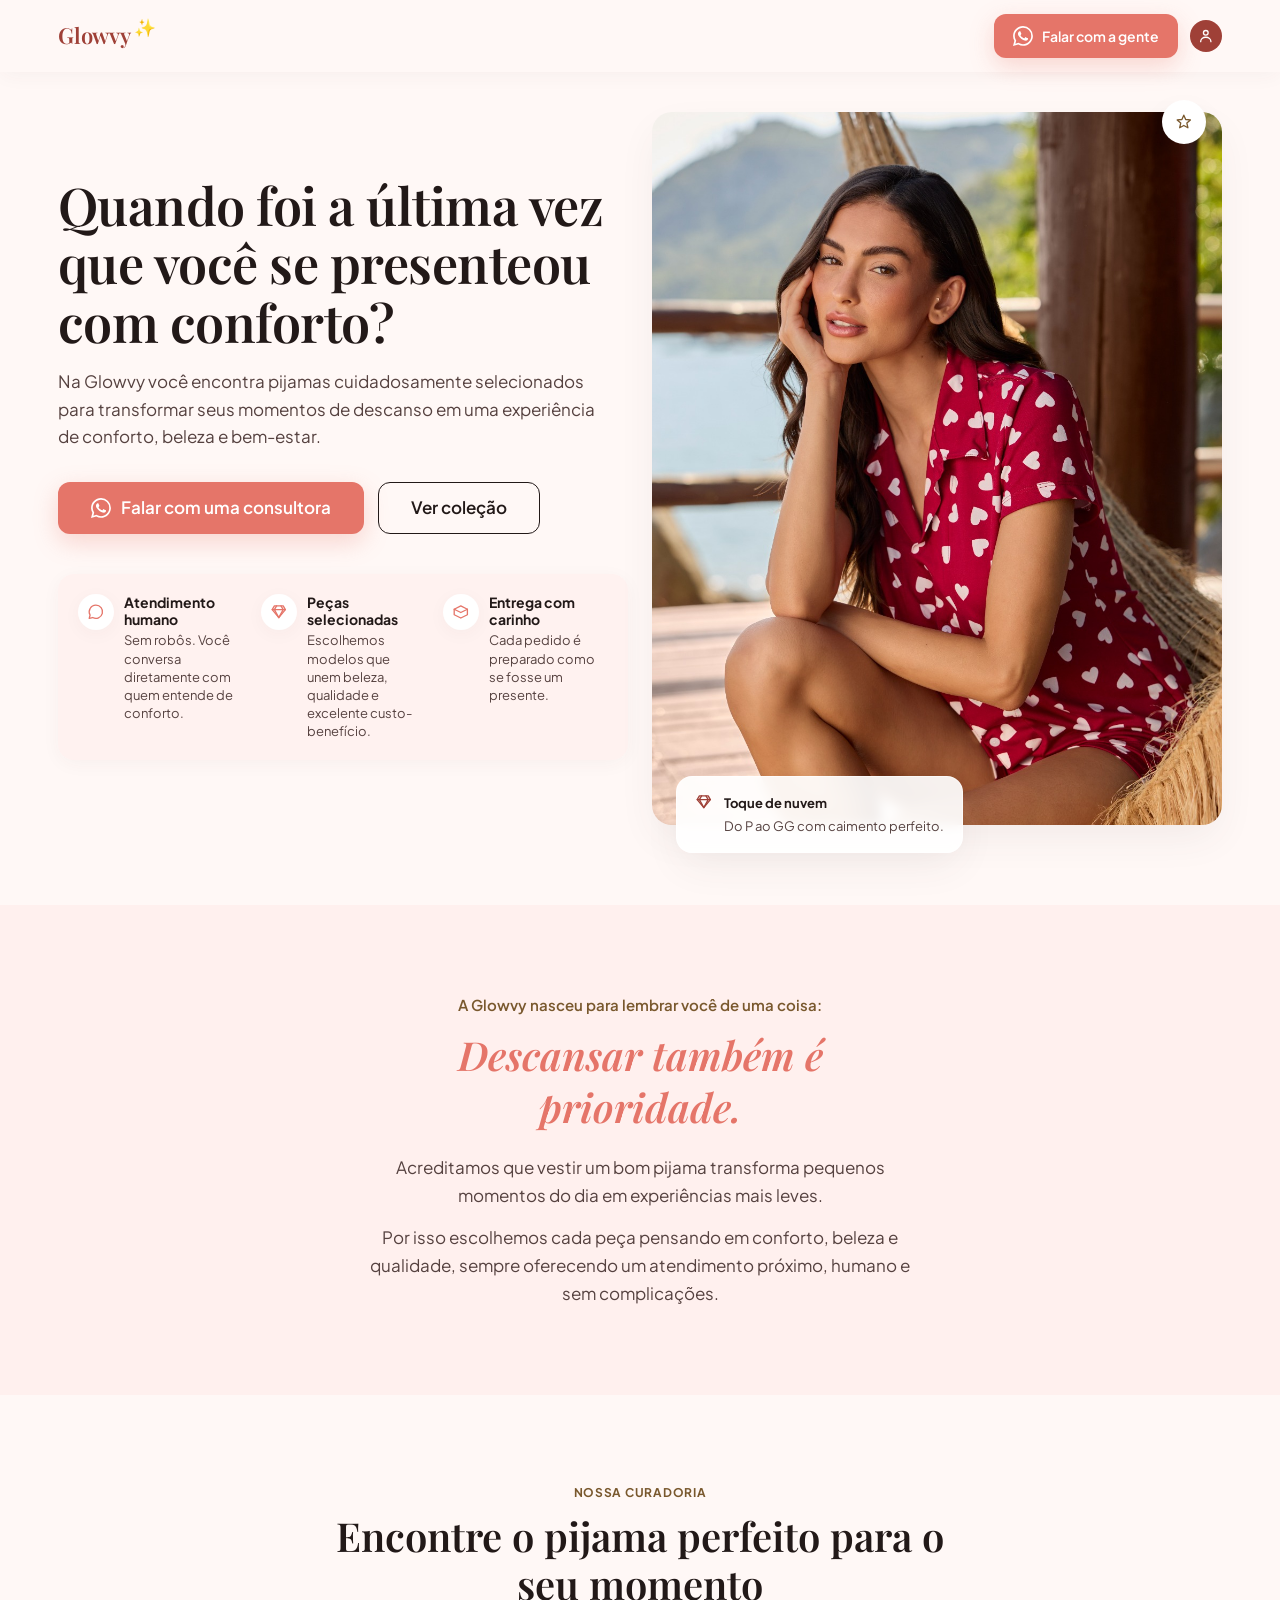
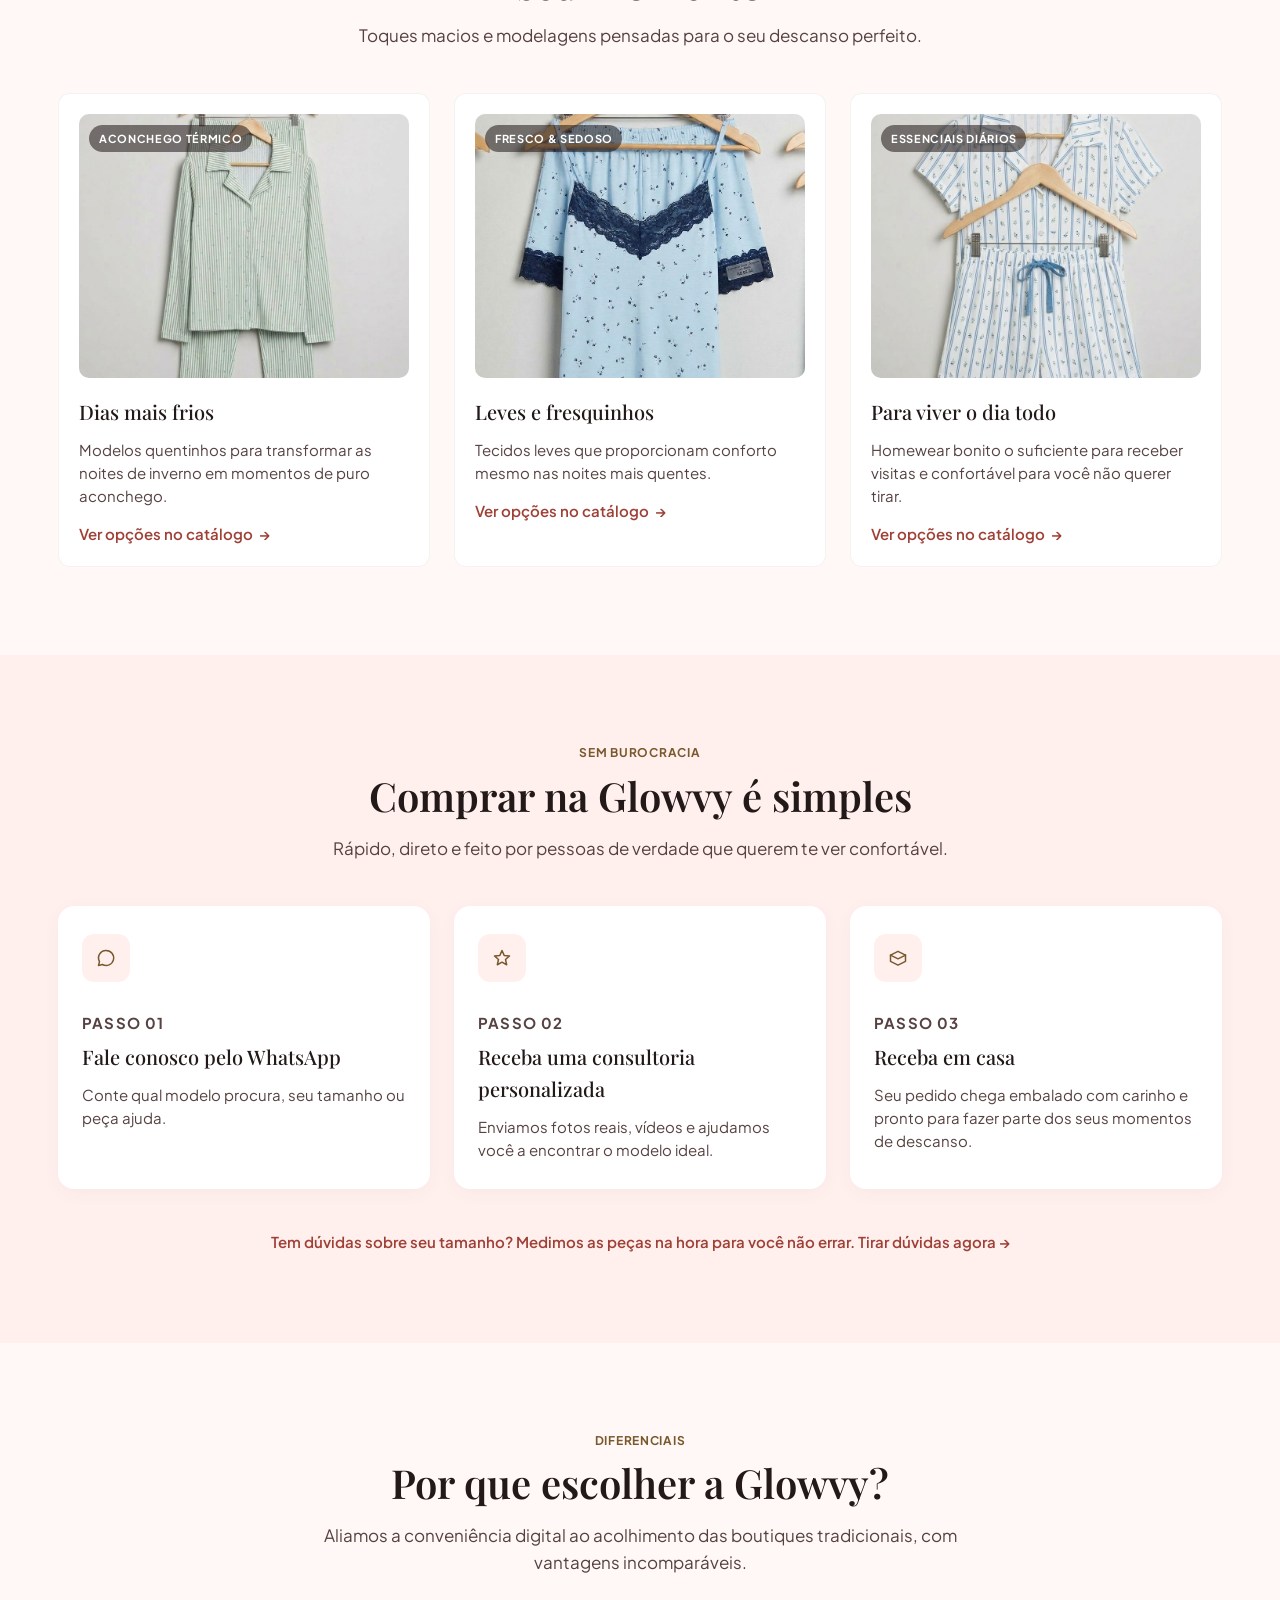
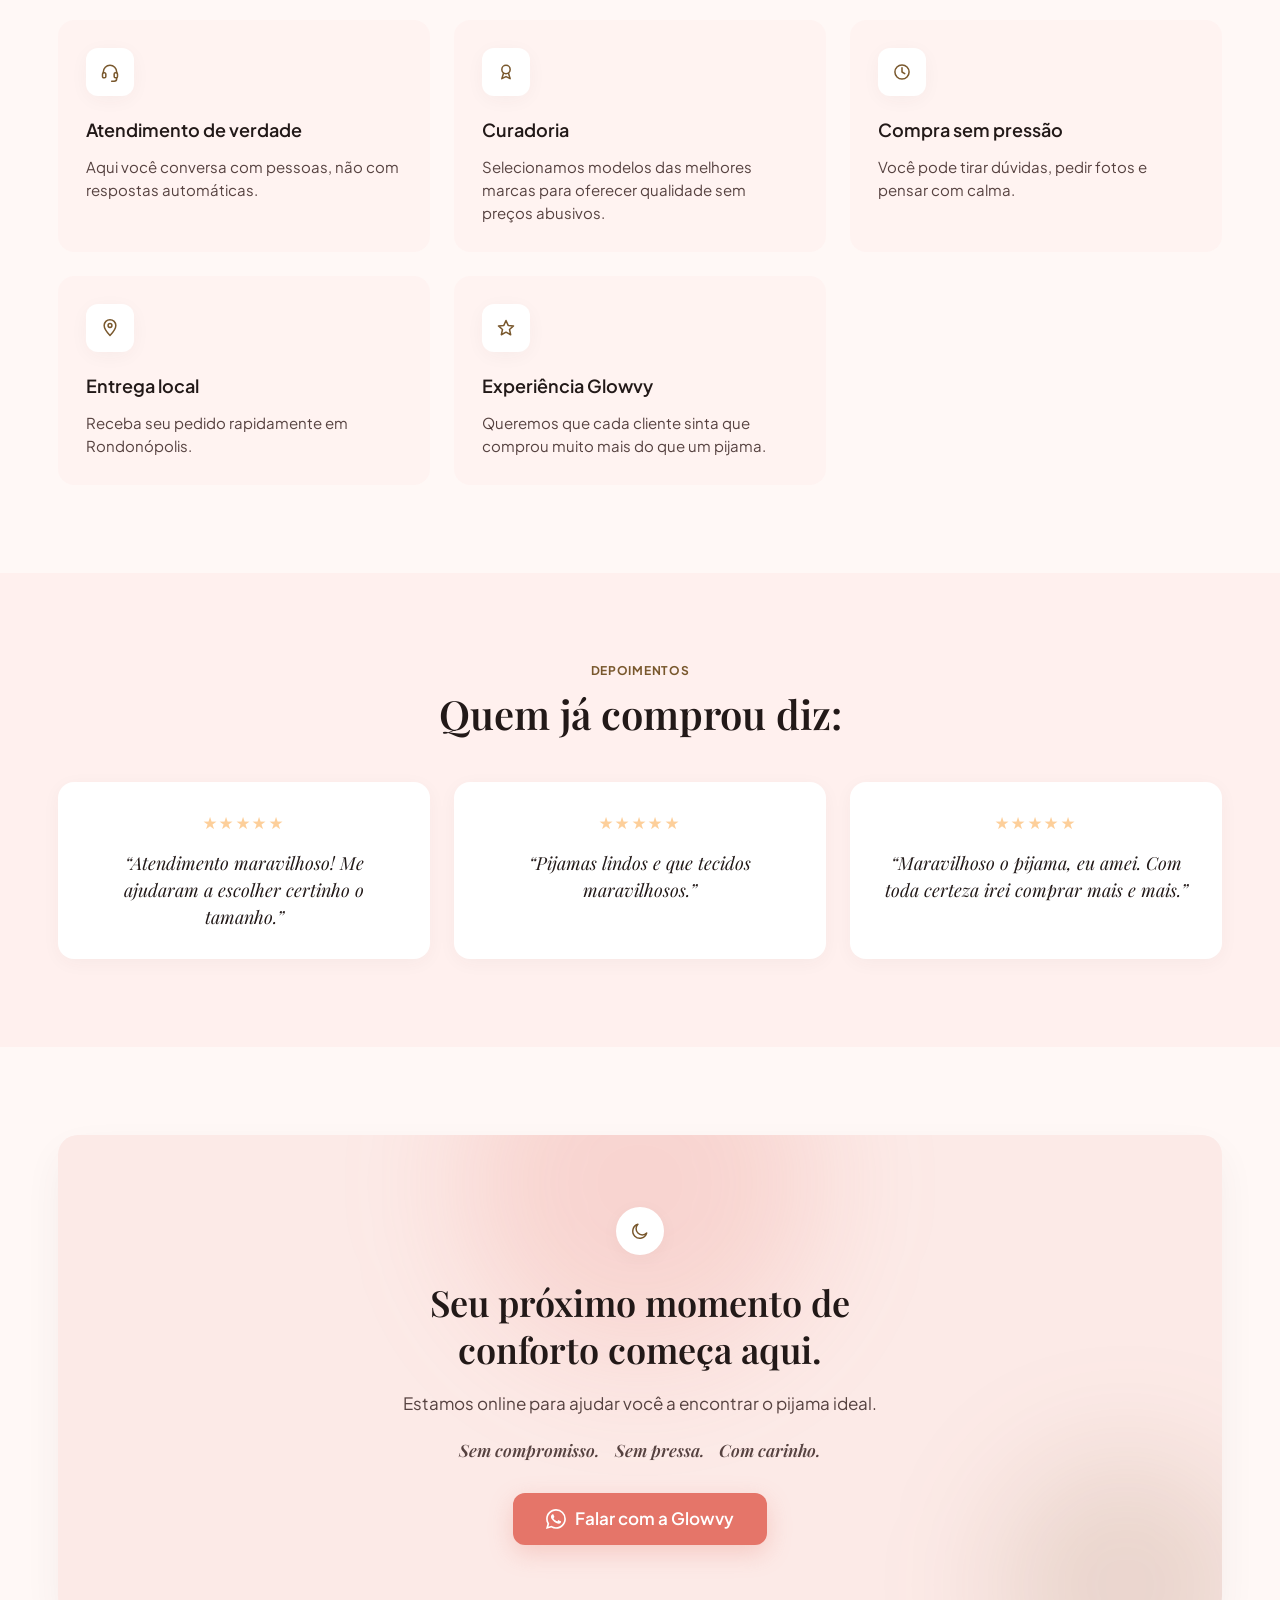
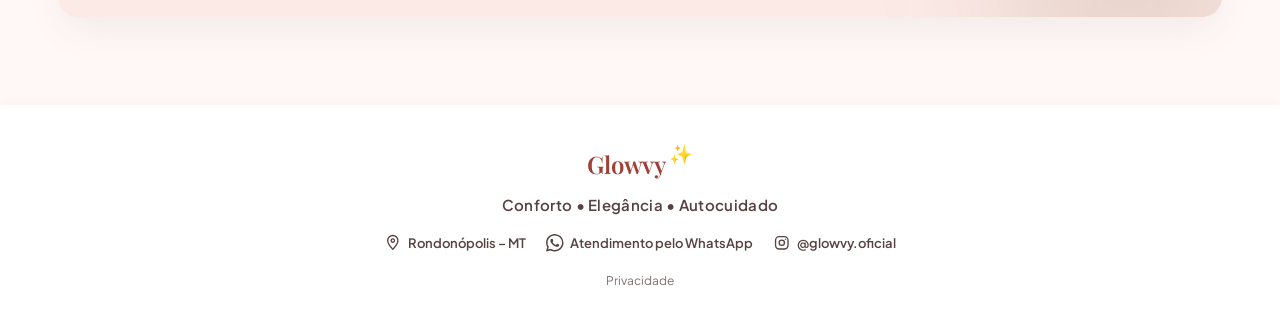
==== commit 7880ba76: "Update index.html" ====
--- a/index.html
+++ b/index.html
@@ -55,7 +55,7 @@
             <svg class="icon icon-whatsapp" viewBox="0 0 16 16" aria-hidden="true"><path d="M13.601 2.326A7.854 7.854 0 0 0 7.994 0C3.627 0 .068 3.558.064 7.926c0 1.399.366 2.76 1.057 3.965L0 16l4.204-1.102a7.933 7.933 0 0 0 3.79.965h.004c4.368 0 7.926-3.558 7.93-7.93A7.9 7.9 0 0 0 13.6 2.326zM7.994 14.521a6.573 6.573 0 0 1-3.356-.92l-.24-.144-2.494.654.666-2.433-.156-.251a6.56 6.56 0 0 1-1.007-3.505c0-3.626 2.957-6.584 6.591-6.584a6.56 6.56 0 0 1 4.66 1.931 6.56 6.56 0 0 1 1.928 4.66c-.004 3.639-2.961 6.592-6.592 6.592zm3.615-4.934c-.197-.099-1.17-.578-1.353-.646-.182-.065-.315-.099-.445.099-.133.197-.513.646-.627.775-.114.133-.232.148-.43.05-.197-.1-.836-.308-1.592-.985-.59-.525-.985-1.175-1.103-1.372-.114-.198-.011-.304.088-.403.087-.088.197-.232.296-.346.1-.114.133-.198.198-.33.065-.134.034-.248-.015-.347-.05-.099-.445-1.076-.612-1.47-.16-.389-.323-.335-.445-.34-.114-.007-.247-.007-.38-.007a.729.729 0 0 0-.529.247c-.182.198-.691.677-.691 1.654 0 .977.71 1.916.81 2.049.098.133 1.394 2.132 3.383 2.992.47.205.84.326 1.129.418.475.152.904.129 1.246.08.38-.058 1.171-.48 1.337-.943.164-.464.164-.86.114-.943-.049-.084-.182-.133-.38-.232z"/></svg>
             <span>Falar com uma consultora</span>
           </a>
-          <a class="btn btn-secondary btn-lg" href="#colecoes">
+          <a class="btn btn-secondary btn-lg" href="https://wa.me/c/556692443890" target="_blank" rel="noopener">
             <span>Ver coleção</span>
           </a>
         </div>
@@ -111,6 +111,16 @@
     </div>
   </section>
 
+  <!-- SOBRE A GLOWVY -->
+  <section class="section section-tinted about" aria-labelledby="sobre-title">
+    <div class="wrap about-wrap">
+      <p class="about-lead">A Glowvy nasceu para lembrar você de uma coisa:</p>
+      <h2 id="sobre-title" class="about-statement">Descansar também é prioridade.</h2>
+      <p class="about-text">Acreditamos que vestir um bom pijama transforma pequenos momentos do dia em experiências mais leves.</p>
+      <p class="about-text">Por isso escolhemos cada peça pensando em conforto, beleza e qualidade, sempre oferecendo um atendimento próximo, humano e sem complicações.</p>
+    </div>
+  </section>
+
   <!-- COLEÇÕES -->
   <section class="section" id="colecoes" aria-labelledby="colecoes-title">
     <div class="wrap">
@@ -251,18 +261,8 @@
     </div>
   </section>
 
-  <!-- SOBRE A GLOWVY -->
-  <section class="section section-tinted about" aria-labelledby="sobre-title">
-    <div class="wrap about-wrap">
-      <p class="about-lead">A Glowvy nasceu para lembrar você de uma coisa:</p>
-      <h2 id="sobre-title" class="about-statement">Descansar também é prioridade.</h2>
-      <p class="about-text">Acreditamos que vestir um bom pijama transforma pequenos momentos do dia em experiências mais leves.</p>
-      <p class="about-text">Por isso escolhemos cada peça pensando em conforto, beleza e qualidade, sempre oferecendo um atendimento próximo, humano e sem complicações.</p>
-    </div>
-  </section>
-
   <!-- DEPOIMENTOS -->
-  <section class="section" aria-labelledby="depoimentos-title">
+  <section class="section section-tinted" aria-labelledby="depoimentos-title">
     <div class="wrap">
       <div class="section-head">
         <p class="eyebrow">Depoimentos</p>
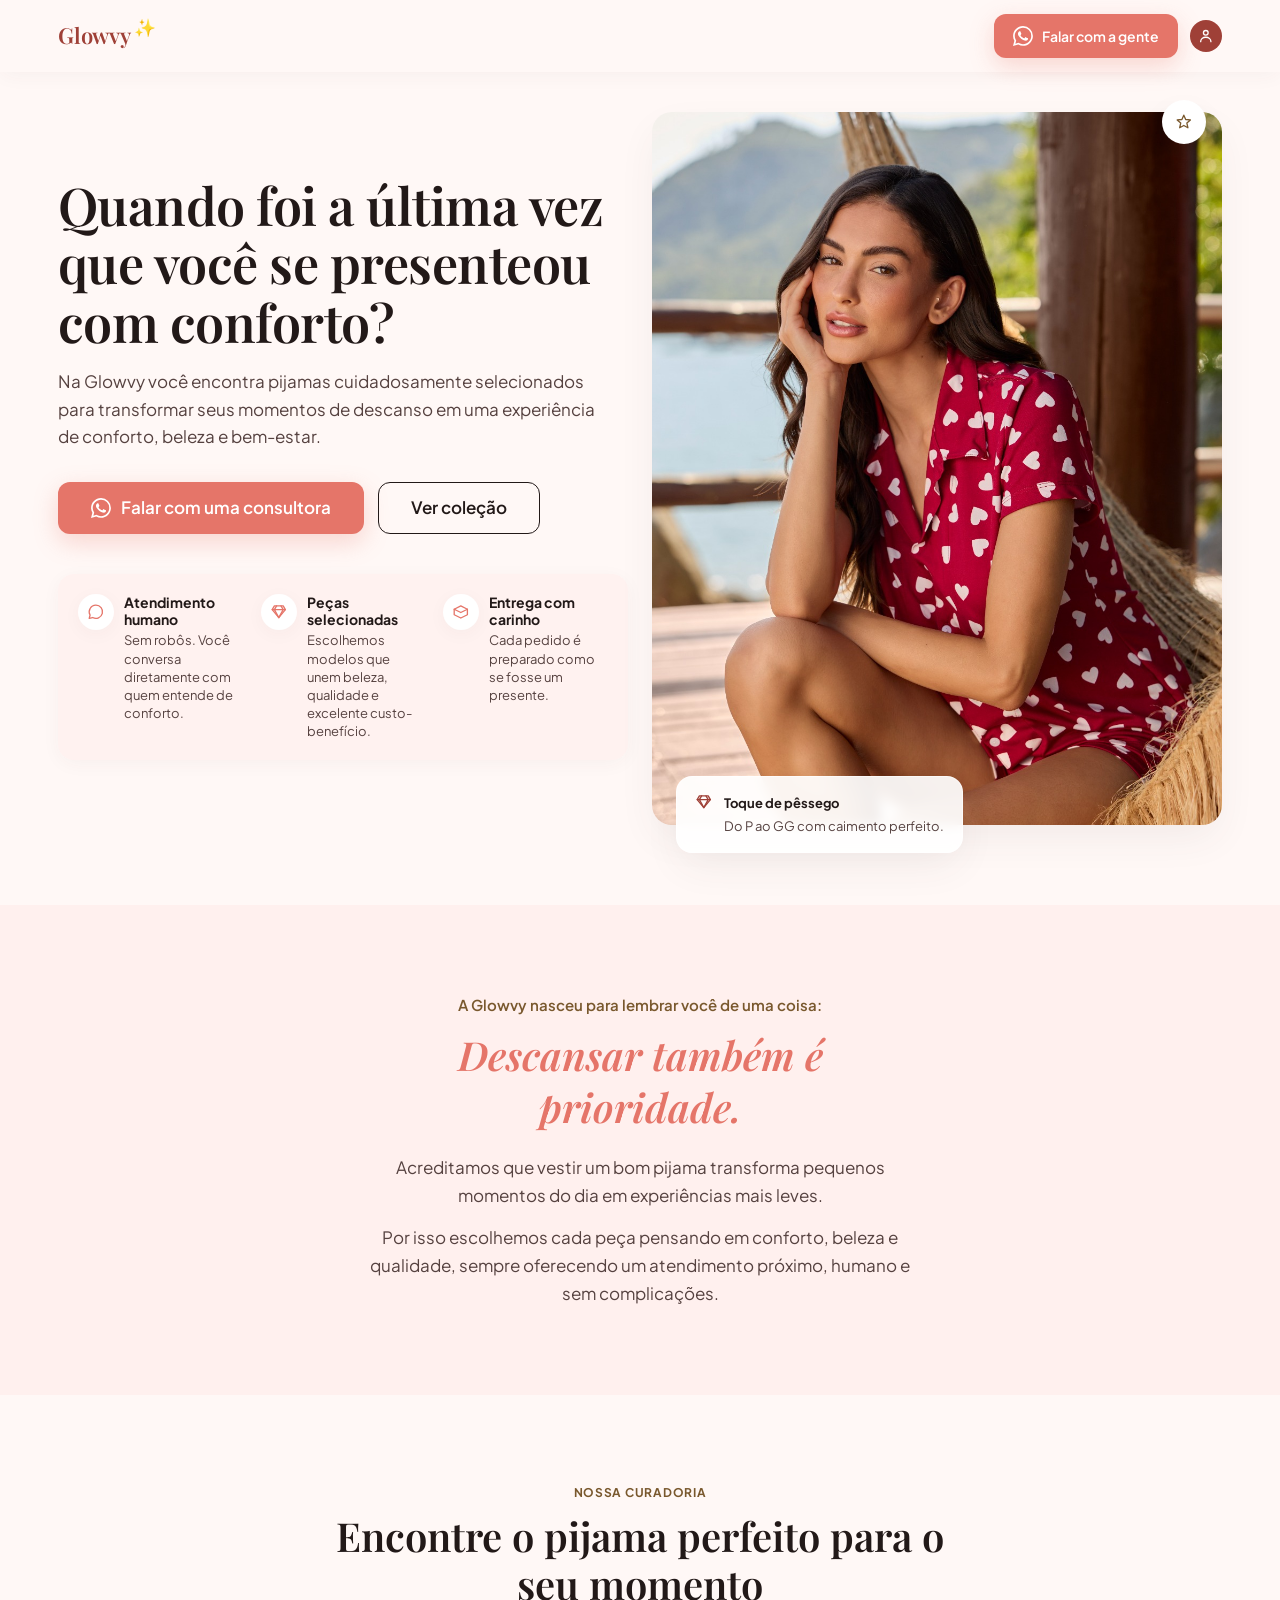
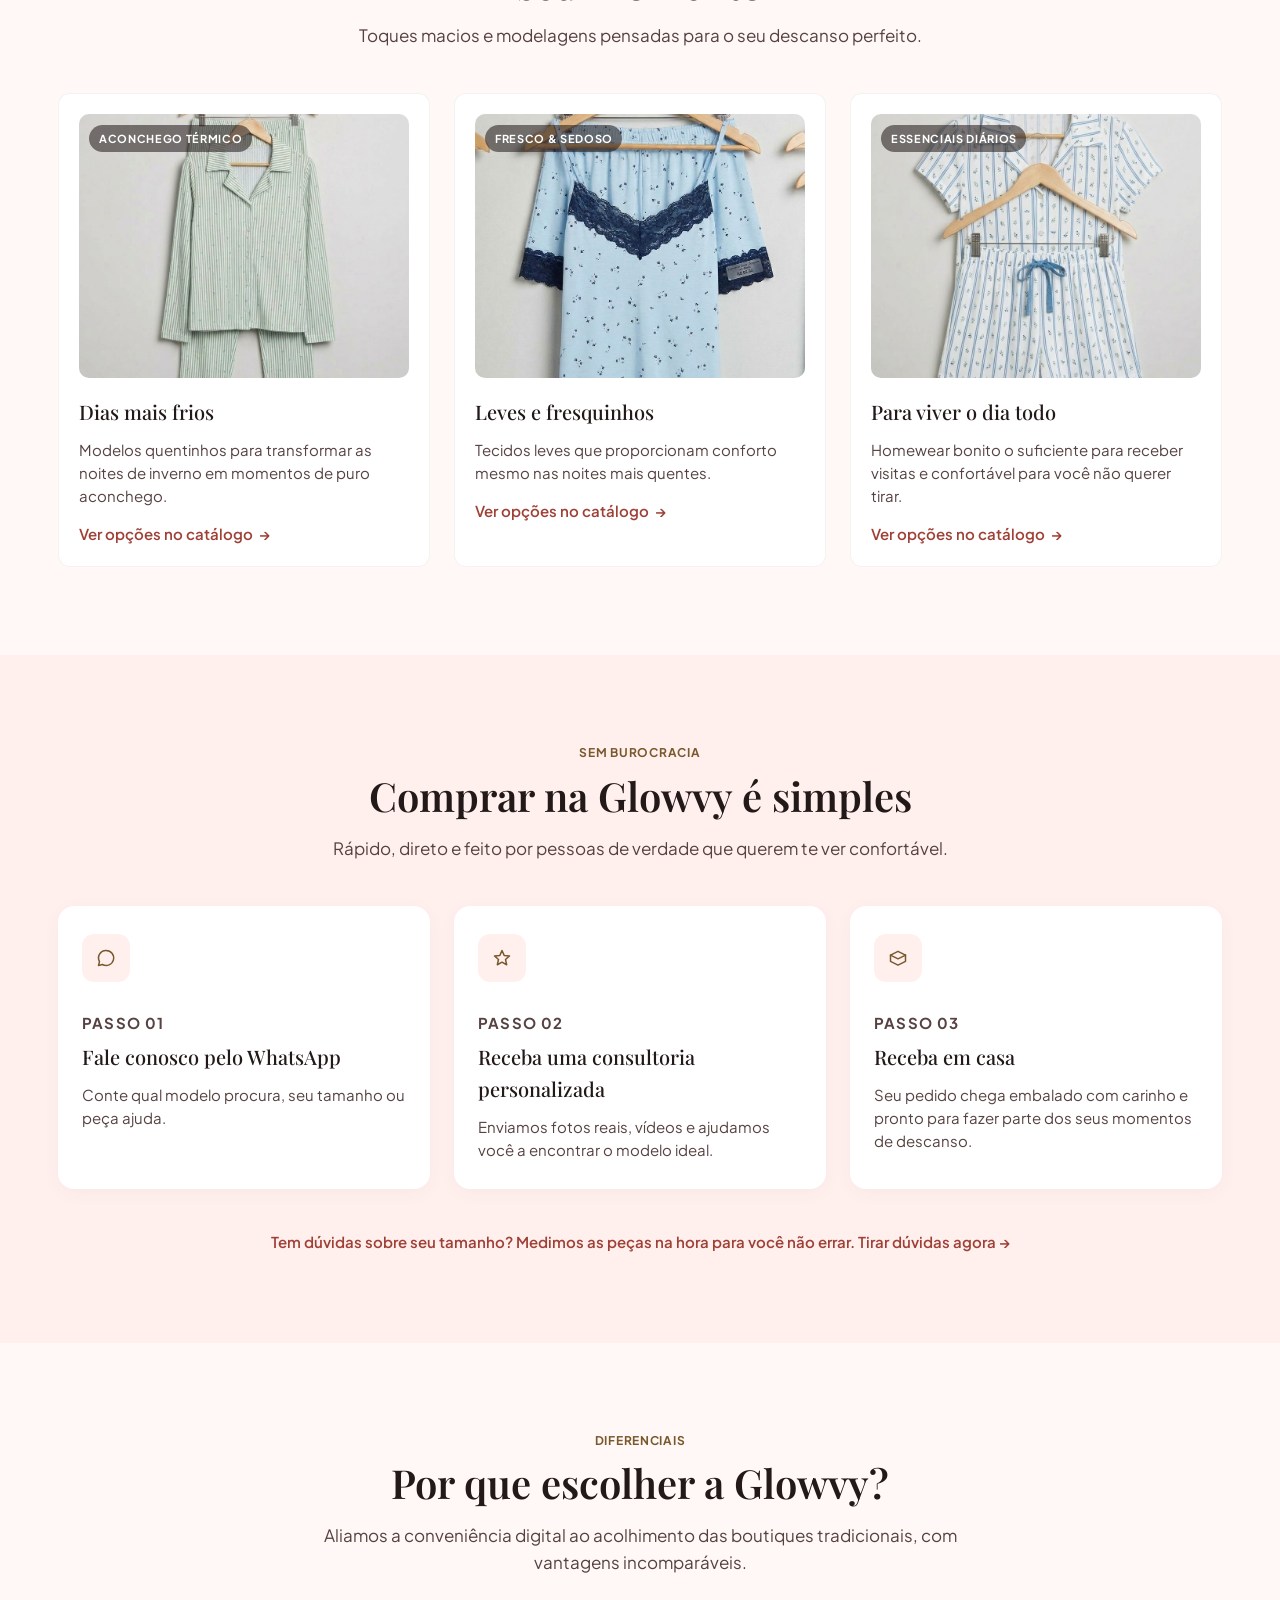
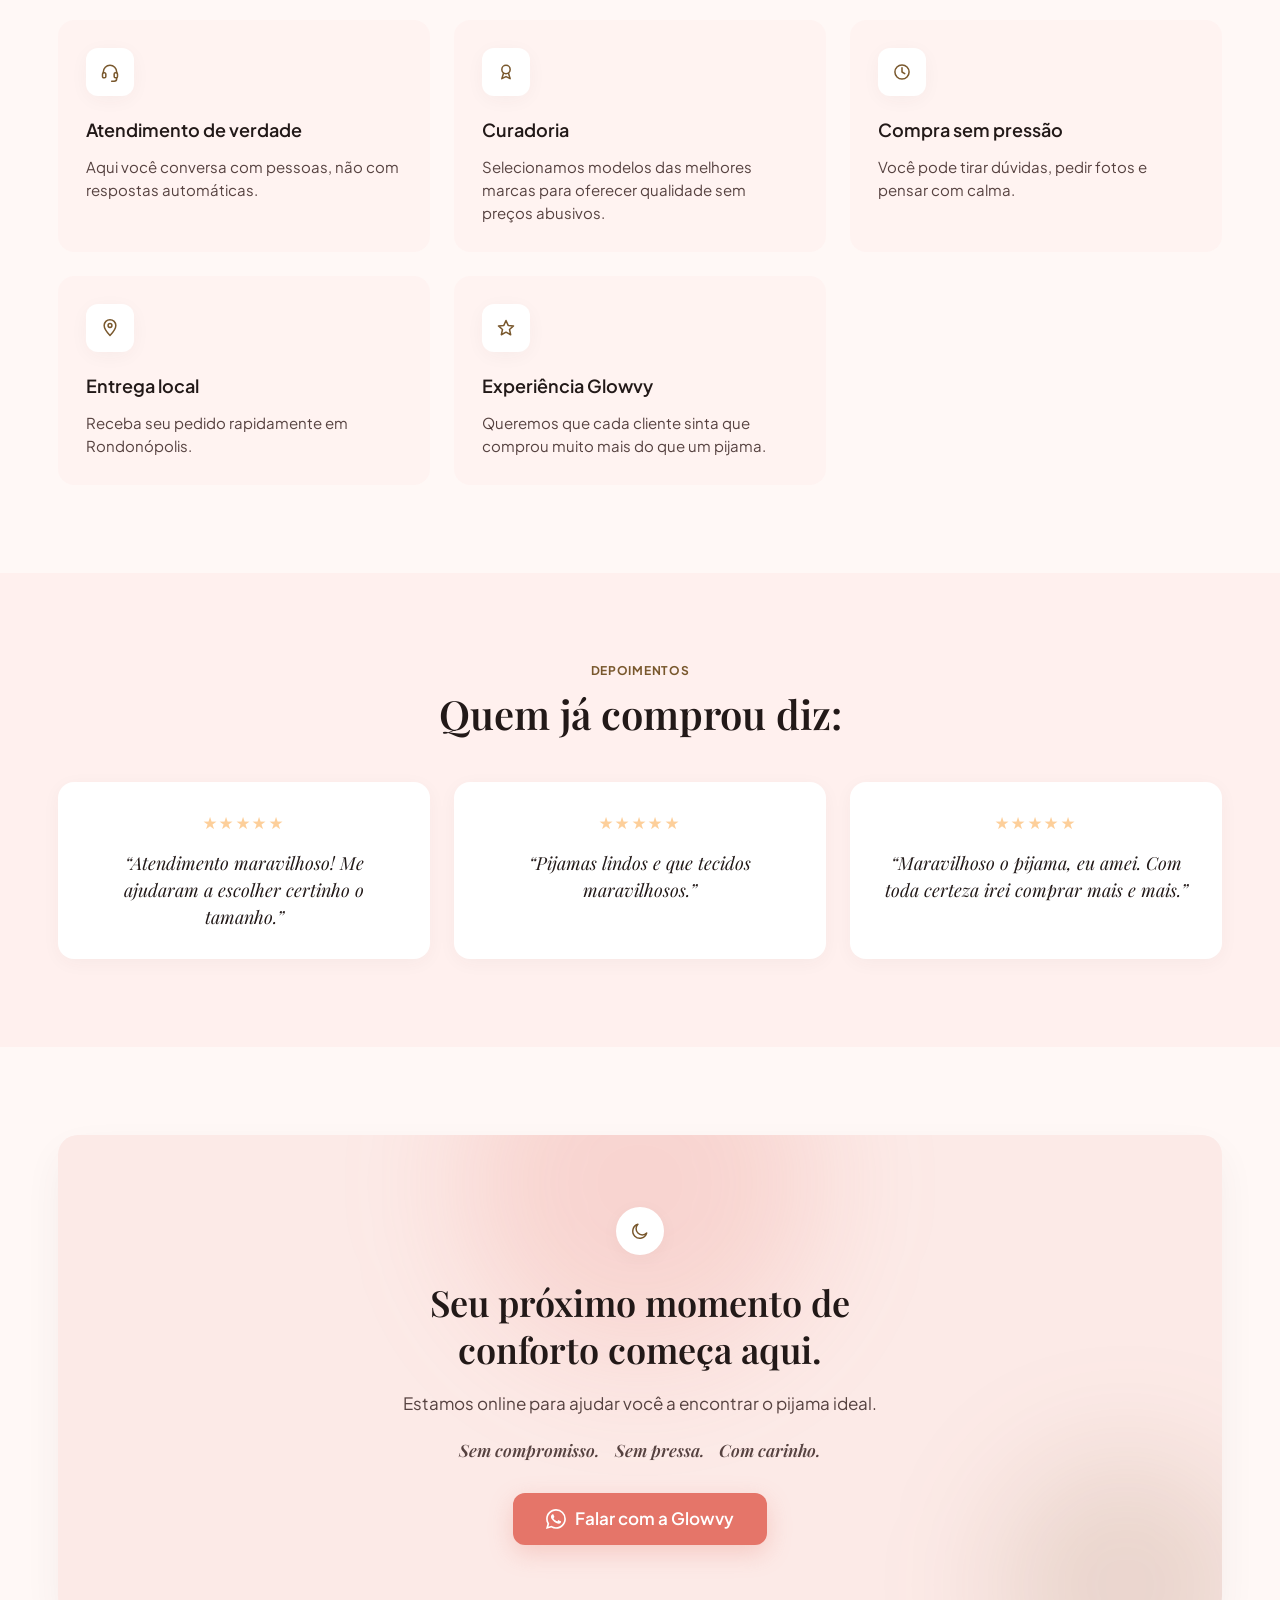
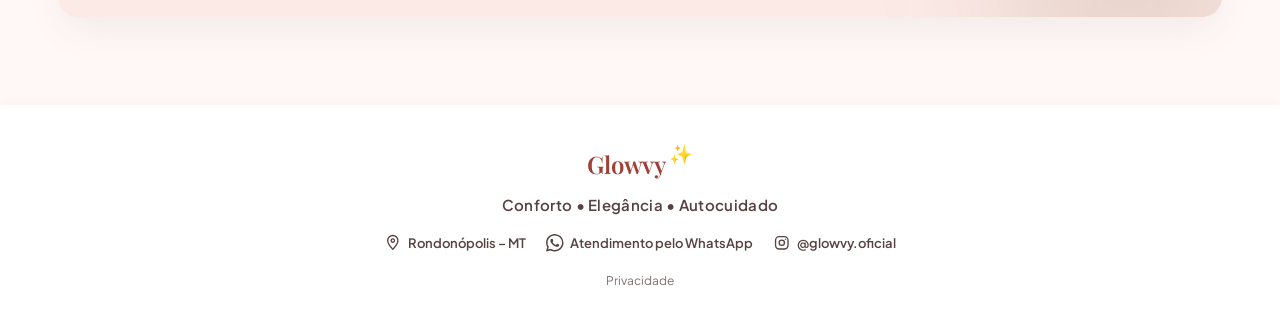
==== commit c58d77ad: "Update fmt.Println message from 'Hello' to 'Goodbye'" ====
--- a/index.html
+++ b/index.html
@@ -103,7 +103,7 @@
         <div class="hero-badge">
           <svg class="icon icon-sm" viewBox="0 0 24 24" aria-hidden="true"><path d="M6 4h12l3 5-9 11L3 9Z"/><path d="M3 9h18M9 4l-3 5 6 11 6-11-3-5"/></svg>
           <div>
-            <p class="hero-badge-title">Toque de nuvem</p>
+            <p class="hero-badge-title">Toque de pêssego</p>
             <p class="hero-badge-text">Do P ao GG com caimento perfeito.</p>
           </div>
         </div>
